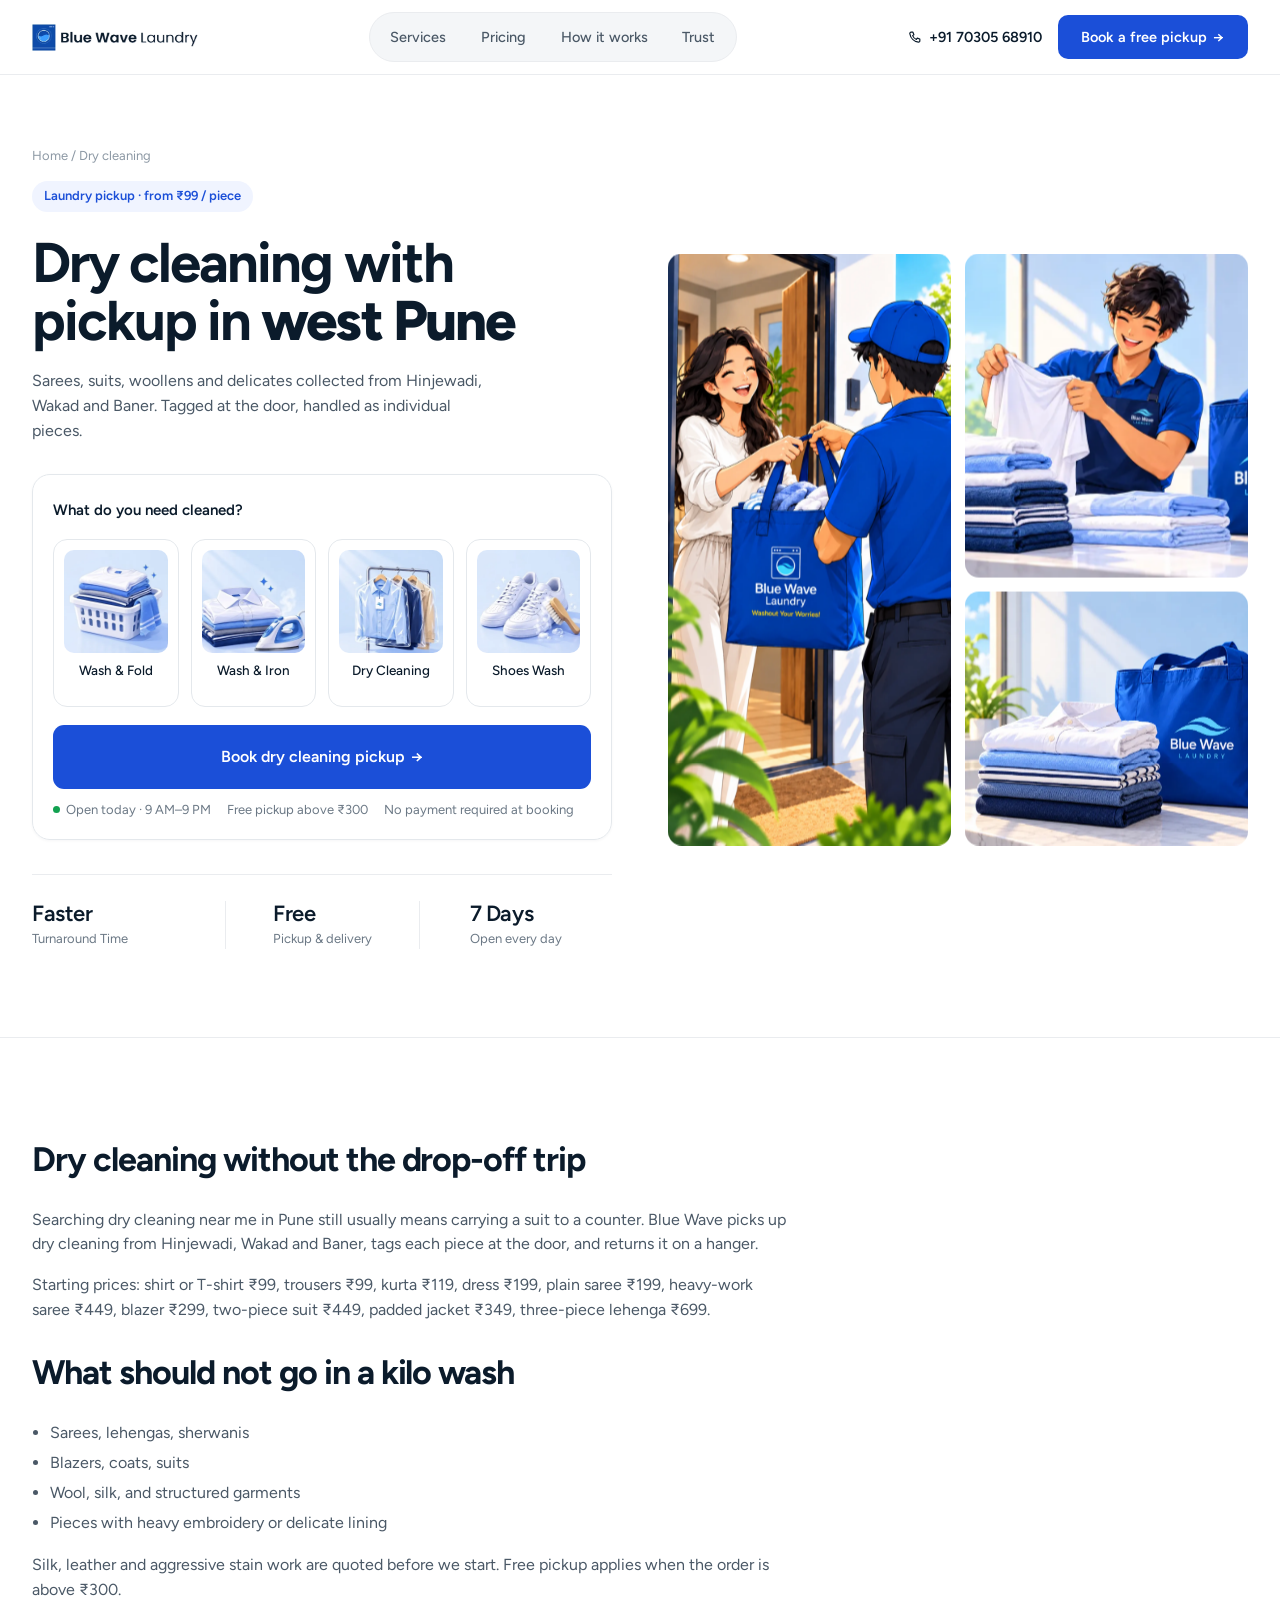
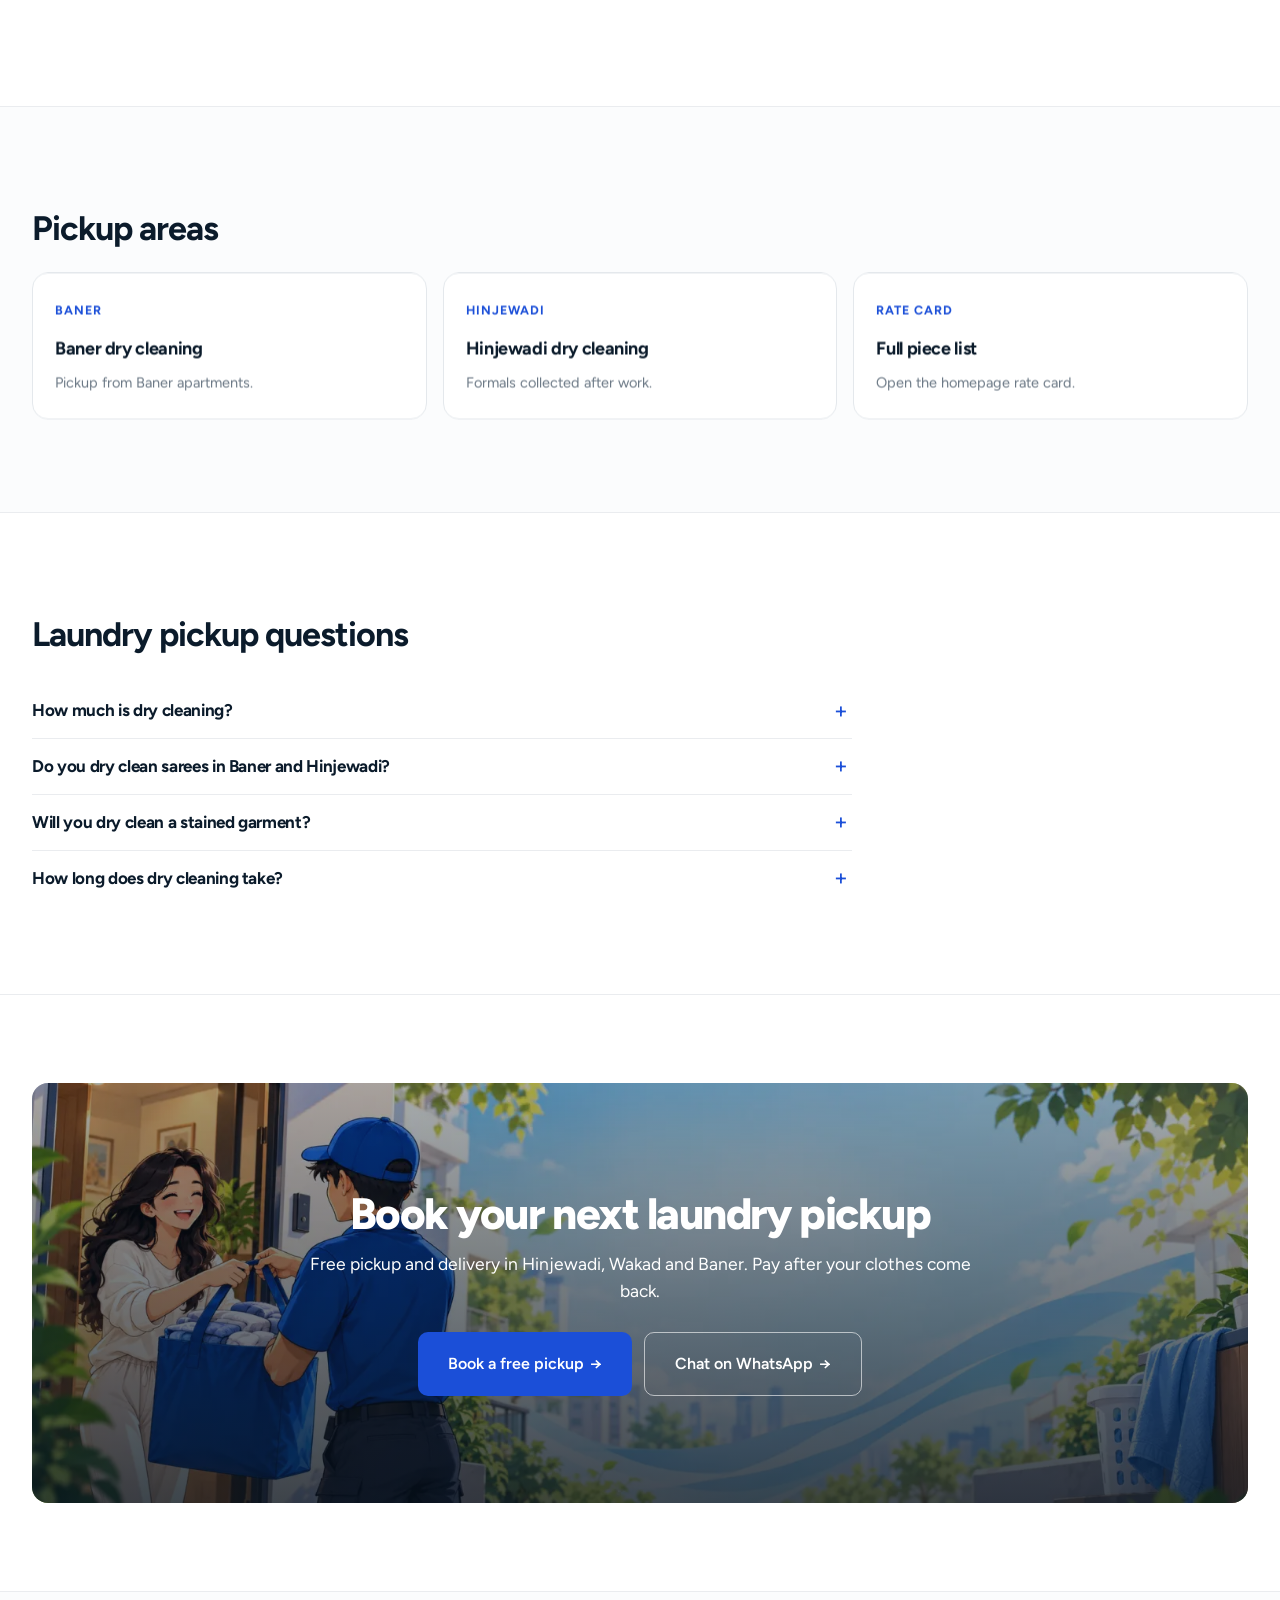
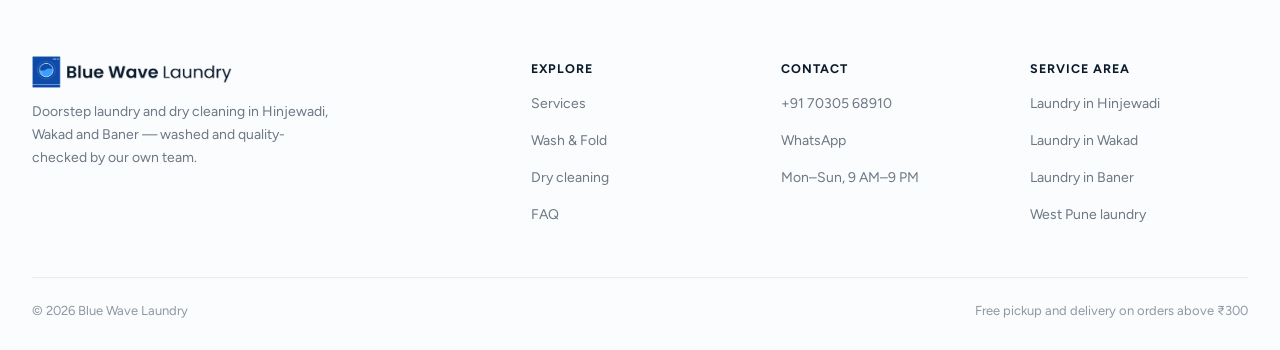
==== dry-cleaning-pune/index.html @ 8155d490 "feat: add local pages and mobile glass book dock Snapshot before idle-scroll glass polish on the flo" ====
<!DOCTYPE html>
<html lang="en-IN">
<head>
<meta charset="utf-8">
<meta name="viewport" content="width=device-width, initial-scale=1, viewport-fit=cover">
<title>Dry cleaning in Hinjewadi, Wakad, Baner | From ₹99 | Blue Wave</title>
<meta name="description" content="Dry cleaning pickup in Hinjewadi, Wakad and Baner. Shirts from ₹99, sarees from ₹199, suits from ₹449. Book on WhatsApp.">
<meta name="robots" content="index, follow">
<meta name="author" content="Blue Wave Laundry">
<meta name="geo.region" content="IN-MH">
<meta name="geo.placename" content="Hinjewadi, Pune">
<link rel="canonical" href="https://bluewavelaundry.in/dry-cleaning-pune/">
<link rel="icon" href="/img/favicon.svg" type="image/svg+xml">
<link rel="icon" href="/img/favicon-32.png" type="image/png" sizes="32x32">
<link rel="shortcut icon" href="/favicon.ico">
<link rel="apple-touch-icon" href="/img/apple-touch-icon.png">
<meta name="theme-color" content="#1B4FD8">
<meta property="og:type" content="website">
<meta property="og:locale" content="en_IN">
<meta property="og:site_name" content="Blue Wave Laundry">
<meta property="og:url" content="https://bluewavelaundry.in/dry-cleaning-pune/">
<meta property="og:title" content="Dry cleaning in Hinjewadi, Wakad, Baner | From ₹99 | Blue Wave">
<meta property="og:description" content="Dry cleaning pickup in Hinjewadi, Wakad and Baner. Shirts from ₹99, sarees from ₹199, suits from ₹449. Book on WhatsApp.">
<meta property="og:image" content="https://bluewavelaundry.in/img/how-deliver.webp">
<meta name="twitter:card" content="summary_large_image">
<meta name="twitter:title" content="Dry cleaning in Hinjewadi, Wakad, Baner | From ₹99 | Blue Wave">
<meta name="twitter:description" content="Dry cleaning pickup in Hinjewadi, Wakad and Baner. Shirts from ₹99, sarees from ₹199, suits from ₹449. Book on WhatsApp.">
<meta name="twitter:image" content="https://bluewavelaundry.in/img/how-deliver.webp">
<link rel="preconnect" href="https://fonts.googleapis.com">
<link rel="preconnect" href="https://fonts.gstatic.com" crossorigin>
<link href="https://fonts.googleapis.com/css2?family=Figtree:wght@400;500;600;700;800&display=swap" rel="stylesheet">
<link rel="stylesheet" href="/css/site.css">
<script type="application/ld+json">
{
  "@context": "https://schema.org",
  "@type": "BreadcrumbList",
  "itemListElement": [
    {
      "@type": "ListItem",
      "position": 1,
      "name": "Blue Wave Laundry",
      "item": "https://bluewavelaundry.in/"
    },
    {
      "@type": "ListItem",
      "position": 2,
      "name": "Dry cleaning",
      "item": "https://bluewavelaundry.in/dry-cleaning-pune/"
    }
  ]
}
</script>
<script type="application/ld+json">
{
  "@context": "https://schema.org",
  "@type": "Service",
  "name": "Dry Cleaning",
  "serviceType": "Dry Cleaning",
  "url": "https://bluewavelaundry.in/dry-cleaning-pune/",
  "description": "Dry cleaning from ₹99 per piece with pickup in Hinjewadi, Wakad and Baner.",
  "provider": {
    "@type": "LaundryOrDryCleaningService",
    "@id": "https://bluewavelaundry.in/#business",
    "name": "Blue Wave Laundry",
    "telephone": "+917030568910",
    "url": "https://bluewavelaundry.in/"
  },
  "areaServed": [
    "Hinjewadi, Pune",
    "Wakad, Pune",
    "Baner, Pune"
  ]
}
</script>
<script type="application/ld+json">
{
  "@context": "https://schema.org",
  "@type": "FAQPage",
  "mainEntity": [
    {
      "@type": "Question",
      "name": "How much is dry cleaning?",
      "acceptedAnswer": {
        "@type": "Answer",
        "text": "Shirts and trousers start at ₹99. A plain saree is ₹199, a two-piece suit ₹449, a three-piece lehenga ₹699. Heavy work is quoted at pickup."
      }
    },
    {
      "@type": "Question",
      "name": "Do you dry clean sarees in Baner and Hinjewadi?",
      "acceptedAnswer": {
        "@type": "Answer",
        "text": "Yes. We pick up sarees, lehengas and formals from all three service areas."
      }
    },
    {
      "@type": "Question",
      "name": "Will you dry clean a stained garment?",
      "acceptedAnswer": {
        "@type": "Answer",
        "text": "We inspect at pickup. Stain treatment is attempted; if a mark may remain we tell you before we take it."
      }
    },
    {
      "@type": "Question",
      "name": "How long does dry cleaning take?",
      "acceptedAnswer": {
        "@type": "Answer",
        "text": "Typically longer than wash & fold. We confirm timing when we see the pieces."
      }
    }
  ]
}
</script>
</head>
<body>
<div class="page" id="top">
<header class="bw-nav">
  <div class="nav-bar">
    <a class="logo" href="/"><img src="/img/logo.webp" alt="Blue Wave Laundry" width="480" height="78" decoding="async"></a>
    <nav class="pill" aria-label="Primary">
      <a href="/#services">Services</a>
      <a href="/#pricing">Pricing</a>
      <a href="/#how">How it works</a>
      <a href="/#trust">Trust</a>
    </nav>
    <div class="nav-end">
      <a class="nav-phone" href="tel:+917030568910"><svg width="15" height="15" viewBox="0 0 24 24" fill="none" stroke="currentColor" stroke-width="1.9" stroke-linecap="round" stroke-linejoin="round" aria-hidden="true"><path d="M6.5 3.5h3l1.5 4-2 1.5a10 10 0 0 0 6 6l1.5-2 4 1.5v3a2 2 0 0 1-2.2 2A16.5 16.5 0 0 1 4.5 5.7 2 2 0 0 1 6.5 3.5z"></path></svg>+91 70305 68910</a>
      <a class="btn-nav" href="https://wa.me/917030568910?text=Hi%20Blue%20Wave%2C%20I%27d%20like%20to%20book%20dry%20cleaning%20pickup." target="_blank" rel="noopener"><span class="cta-full">Book a free pickup</span><span class="cta-short">Free pickup</span><span class="cta-arrow">→</span></a>
      <label class="burger" for="menu" aria-label="Menu">
        <svg width="19" height="19" viewBox="0 0 24 24" fill="none" stroke="currentColor" stroke-width="2" stroke-linecap="round" aria-hidden="true"><path d="M4 7h16M4 12h16M4 17h16"></path></svg>
      </label>
    </div>
  </div>
  <input id="menu" type="checkbox">
  <div class="mobile-panel">
    <div class="mobile-card">
      <a href="/#services">Services</a>
      <a href="/#pricing">Pricing</a>
      <a href="/#how">How it works</a>
      <a href="/#areas">Areas</a>
      <a href="/#faq">FAQ</a>
      <a href="/#trust">Trust</a>
      <a class="tel" href="tel:+917030568910"><svg width="16" height="16" viewBox="0 0 24 24" fill="none" stroke="currentColor" stroke-width="1.9" stroke-linecap="round" stroke-linejoin="round" aria-hidden="true"><path d="M6.5 3.5h3l1.5 4-2 1.5a10 10 0 0 0 6 6l1.5-2 4 1.5v3a2 2 0 0 1-2.2 2A16.5 16.5 0 0 1 4.5 5.7 2 2 0 0 1 6.5 3.5z"></path></svg>+91 70305 68910</a>
      <a class="btn-nav menu-book" href="https://wa.me/917030568910?text=Hi%20Blue%20Wave%2C%20I%27d%20like%20to%20book%20dry%20cleaning%20pickup." target="_blank" rel="noopener"><span class="cta-full">Book a free pickup</span><span class="cta-short">Free pickup</span><span class="cta-arrow">→</span></a>
    </div>
  </div>
</header>
<main>
<section class="hero">
  <div>
    <p class="crumbs"><a href="/">Home</a> / Dry cleaning</p>
    <div class="kicker">Laundry pickup · from ₹99 / piece</div>
    <h1>Dry cleaning with pickup in <span style="font-weight:800">west Pune</span></h1>
    <p class="lede">Sarees, suits, woollens and delicates collected from Hinjewadi, Wakad and Baner. Tagged at the door, handled as individual pieces.</p>
    <div class="book">
      <div class="book-title">What do you need cleaned?</div>
      <div class="tiles">
          <a class="tile" href="/wash-and-fold/">
            <div class="tile-img"><img src="/img/tile-fold.webp" alt="Wash &amp; Fold" width="480" height="480" decoding="async"></div>
            <span>Wash &amp; Fold</span>
          </a>
          <a class="tile" href="/wash-and-iron/">
            <div class="tile-img"><img src="/img/tile-iron.webp" alt="Wash &amp; Iron" width="480" height="480" decoding="async"></div>
            <span>Wash &amp; Iron</span>
          </a>
          <a class="tile" href="/dry-cleaning-pune/">
            <div class="tile-img"><img src="/img/tile-dry.webp" alt="Dry Cleaning" width="480" height="480" decoding="async"></div>
            <span>Dry Cleaning</span>
          </a>
          <a class="tile" href="/shoe-wash/">
            <div class="tile-img"><img src="/img/tile-shoes.webp" alt="Shoes Wash" width="480" height="480" decoding="async"></div>
            <span>Shoes Wash</span>
          </a>
      </div>
      <a class="btn-book" href="https://wa.me/917030568910?text=Hi%20Blue%20Wave%2C%20I%27d%20like%20to%20book%20dry%20cleaning%20pickup." target="_blank" rel="noopener">Book dry cleaning pickup<span>→</span></a>
      <div class="meta">
        <span style="display:inline-flex;align-items:center;gap:6px"><span class="dot"></span>Open today · 9 AM–9 PM</span>
        <span>Free pickup above ₹300</span>
        <span>No payment required at booking</span>
      </div>
    </div>
    <div class="trust">
      <div><div><strong>Faster</strong><em>Turnaround Time</em></div></div>
      <div><div><strong>Free</strong><em>Pickup &amp; delivery</em></div></div>
      <div><div><strong>7 Days</strong><em>Open every day</em></div></div>
    </div>
  </div>
  <div class="hero-pics" data-px>
    <div class="tall"><img src="/img/hero-pickup.webp" alt="Laundry pickup at the door" width="1400" height="2993" decoding="async"></div>
    <div class="sq"><img src="/img/hero-clean.webp" alt="Quality-checked laundry" width="900" height="669" decoding="async"></div>
    <div class="sq"><img src="/img/hero-fold.webp" alt="Freshly folded clothes" width="900" height="669" decoding="async"></div>
  </div>
</section>
<section class="band"><div class="wrap reveal">
  <div class="prose">
<h2>Dry cleaning without the drop-off trip</h2>
<p>Searching dry cleaning near me in Pune still usually means carrying a suit to a counter. Blue Wave picks up dry cleaning from Hinjewadi, Wakad and Baner, tags each piece at the door, and returns it on a hanger.</p>
<p>Starting prices: shirt or T-shirt ₹99, trousers ₹99, kurta ₹119, dress ₹199, plain saree ₹199, heavy-work saree ₹449, blazer ₹299, two-piece suit ₹449, padded jacket ₹349, three-piece lehenga ₹699.</p>
<h2>What should not go in a kilo wash</h2>
<ul>
<li>Sarees, lehengas, sherwanis</li>
<li>Blazers, coats, suits</li>
<li>Wool, silk, and structured garments</li>
<li>Pieces with heavy embroidery or delicate lining</li>
</ul>
<p>Silk, leather and aggressive stain work are quoted before we start. Free pickup applies when the order is above ₹300.</p>
  </div>
</div></section>
<section class="band alt"><div class="wrap reveal">
  <h2>Pickup areas</h2>
  <div class="cards" data-px><a class="card" href="/laundry-baner/"><div class="tag">BANER</div><h3>Baner dry cleaning</h3><p>Pickup from Baner apartments.</p></a><a class="card" href="/laundry-hinjewadi/"><div class="tag">HINJEWADI</div><h3>Hinjewadi dry cleaning</h3><p>Formals collected after work.</p></a><a class="card" href="/#pricing"><div class="tag">RATE CARD</div><h3>Full piece list</h3><p>Open the homepage rate card.</p></a></div>
</div></section>
<section class="band" id="faq"><div class="wrap reveal">
  <h2>Laundry pickup questions</h2>
  <div class="faq-list"><details class="faq-item"><summary>How much is dry cleaning?</summary><p>Shirts and trousers start at ₹99. A plain saree is ₹199, a two-piece suit ₹449, a three-piece lehenga ₹699. Heavy work is quoted at pickup.</p></details>
<details class="faq-item"><summary>Do you dry clean sarees in Baner and Hinjewadi?</summary><p>Yes. We pick up sarees, lehengas and formals from all three service areas.</p></details>
<details class="faq-item"><summary>Will you dry clean a stained garment?</summary><p>We inspect at pickup. Stain treatment is attempted; if a mark may remain we tell you before we take it.</p></details>
<details class="faq-item"><summary>How long does dry cleaning take?</summary><p>Typically longer than wash &amp; fold. We confirm timing when we see the pieces.</p></details></div>
</div></section>
<section class="band"><div class="wrap reveal">
  <div class="cta">
    <img src="/img/cta-pickup.webp" alt="Blue Wave pickup" width="1600" height="533" loading="lazy" decoding="async">
    <div class="cta-shade"></div>
    <div class="cta-copy">
      <h2>Book your next laundry pickup</h2>
      <p>Free pickup and delivery in Hinjewadi, Wakad and Baner. Pay after your clothes come back.</p>
      <div class="cta-actions">
        <a class="btn-light" href="https://wa.me/917030568910?text=Hi%20Blue%20Wave%2C%20I%27d%20like%20to%20book%20dry%20cleaning%20pickup." target="_blank" rel="noopener"><span class="cta-full">Book a free pickup</span><span class="cta-short">Free pickup</span><span class="cta-arrow">→</span></a>
        <a class="btn-outline" href="https://wa.me/917030568910?text=Hi%20Blue%20Wave%2C%20I%27d%20like%20to%20book%20dry%20cleaning%20pickup." target="_blank" rel="noopener">Chat on WhatsApp<span>→</span></a>
      </div>
    </div>
  </div>
</div></section>
</main>
<footer>
  <div class="foot">
    <div class="foot-grid">
      <div class="brand-col">
        <img src="/img/logo.webp" alt="Blue Wave Laundry" width="480" height="78" loading="lazy" decoding="async">
        <p>Doorstep laundry and dry cleaning in Hinjewadi, Wakad and Baner — washed and quality-checked by our own team.</p>
      </div>
      <div class="foot-col">
        <div class="label">EXPLORE</div>
        <a href="/#services">Services</a>
        <a href="/wash-and-fold/">Wash &amp; Fold</a>
        <a href="/dry-cleaning-pune/">Dry cleaning</a>
        <a href="/#faq">FAQ</a>
      </div>
      <div class="foot-col">
        <div class="label">CONTACT</div>
        <a href="tel:+917030568910">+91 70305 68910</a>
        <a href="https://wa.me/917030568910?text=Hi%20Blue%20Wave%2C%20I%27d%20like%20to%20book%20a%20free%20pickup." target="_blank" rel="noopener">WhatsApp</a>
        <span>Mon–Sun, 9 AM–9 PM</span>
      </div>
      <div class="foot-col">
        <div class="label">SERVICE AREA</div>
        <a href="/laundry-hinjewadi/">Laundry in Hinjewadi</a>
        <a href="/laundry-wakad/">Laundry in Wakad</a>
        <a href="/laundry-baner/">Laundry in Baner</a>
        <a href="/laundry-pune/">West Pune laundry</a>
      </div>
    </div>
    <div class="legal"><span>© 2026 Blue Wave Laundry</span><span>Free pickup and delivery on orders above ₹300</span></div>
  </div>
</footer>
<div class="float-bar">
  <a class="book-dock-btn" href="https://wa.me/917030568910?text=Hi%20Blue%20Wave%2C%20I%27d%20like%20to%20book%20dry%20cleaning%20pickup." target="_blank" rel="noopener">Book a free pickup<span>→</span></a>
  <a class="wa-float" href="https://wa.me/917030568910?text=Hi%20Blue%20Wave%2C%20I%27d%20like%20to%20book%20a%20free%20pickup." target="_blank" rel="noopener" aria-label="Chat on WhatsApp"><svg width="25" height="25" viewBox="0 0 24 24" fill="currentColor" aria-hidden="true"><path d="M12 2.2A9.7 9.7 0 0 0 3.6 16.8L2.3 21.7l5-1.3A9.7 9.7 0 1 0 12 2.2zm0 1.9a7.8 7.8 0 1 1-4 14.5l-.4-.2-2.8.7.8-2.7-.2-.4A7.8 7.8 0 0 1 12 4.1zm-3.4 4c-.2 0-.5.1-.7.4-.3.3-.8.9-.8 1.9s.8 2.1 1 2.3c.1.2 1.5 2.4 3.7 3.3 1.9.7 2.3.6 2.7.6.5 0 1.5-.6 1.7-1.2.2-.6.2-1.1.1-1.2 0-.1-.2-.2-.4-.3l-1.5-.7c-.2-.1-.4-.1-.5.1l-.7.9c-.1.2-.3.2-.5.1-.2-.1-.9-.3-1.7-1.1-.6-.6-1-1.2-1.1-1.4-.1-.2 0-.3.1-.4l.4-.5c.1-.2.1-.3 0-.5l-.6-1.5c-.2-.4-.3-.4-.5-.4h-.4z"></path></svg></a>
</div>
</div>
<script src="/parallax.js" defer></script>
</body>
</html>
---- css/site.css ----
* { box-sizing: border-box; }
html { scroll-behavior: smooth; overflow-x: clip; }
body {
  margin: 0;
  background: #FFFFFF;
  -webkit-font-smoothing: antialiased;
  overflow-x: clip;
}
a { color: #1B4FD8; text-decoration: none; }
a:hover { color: #0B1B2B; }
img { max-width: 100%; }
section[id] { scroll-margin-top: 84px; }

@keyframes bwRise { from { opacity: 0; transform: translateY(18px); } to { opacity: 1; transform: none; } }
@keyframes bwNavShadow { from { box-shadow: none; } to { box-shadow: 0 6px 22px rgba(11,27,43,0.08); } }

.page {
  font-family: Figtree, system-ui, sans-serif;
  color: #0B1B2B;
  background: #FFFFFF;
  line-height: 2;
  font-size: 16px;
}

.bw-nav {
  position: sticky;
  top: 0;
  z-index: 40;
  background: rgba(255,255,255,0.96);
  backdrop-filter: blur(12px);
  border-bottom: 1px solid #EAECEF;
  animation: bwNavShadow linear both;
  animation-timeline: scroll();
  animation-range: 0 72px;
}
.nav-bar {
  max-width: 1320px;
  margin: 0 auto;
  padding: 12px clamp(20px, 4vw, 32px);
  display: flex;
  align-items: center;
  gap: clamp(10px, 2vw, 24px);
  justify-content: space-between;
}
.logo { display: flex; align-items: center; flex: none; }
.logo img {
  display: block;
  height: auto;
  width: clamp(128px, 13vw, 176px);
  aspect-ratio: 480 / 78;
}
.pill {
  display: flex;
  gap: clamp(2px, 0.4vw, 4px);
  font-size: 14.5px;
  font-weight: 500;
  line-height: 1.4;
  color: #4A5866;
  align-items: center;
  white-space: nowrap;
  background: #F4F6F8;
  border: 1px solid #EAECEF;
  border-radius: 100px;
  padding: 5px;
  flex: none;
  overflow: hidden;
}
.pill a {
  color: inherit;
  padding: 9px clamp(11px, 1.2vw, 17px);
  border-radius: 100px;
  transition: background .18s, color .18s, box-shadow .18s;
}
.pill a:hover {
  background: #fff;
  color: #0B1B2B;
  box-shadow: 0 1px 3px rgba(11,27,43,0.08);
}
.nav-end {
  display: flex;
  align-items: center;
  gap: clamp(8px, 1.4vw, 16px);
  flex: none;
  justify-content: flex-end;
}
.nav-phone {
  display: inline-flex;
  font-size: 14.5px;
  font-weight: 600;
  color: #0B1B2B;
  white-space: nowrap;
  align-items: center;
  gap: 7px;
}
.nav-phone:hover { color: #1B4FD8; }
.btn-nav {
  color: #fff;
  font-size: 14.5px;
  font-weight: 600;
  padding: 13px 22px;
  border-radius: 10px;
  background: #1B4FD8;
  white-space: nowrap;
  display: inline-flex;
  align-items: center;
  gap: 6px;
  transition: background .15s, gap .15s;
  width: 190px;
  height: 44px;
  justify-content: center;
}
.btn-nav:hover { background: #173FAE; color: #fff; gap: 10px; }
.btn-nav:active { background: #12328C; transform: translateY(1px); }
.burger {
  display: none;
  width: 44px;
  height: 44px;
  flex: none;
  border: 1px solid #E1E5EA;
  background: #fff;
  border-radius: 100px;
  cursor: pointer;
  align-items: center;
  justify-content: center;
  color: #0B1B2B;
  padding: 0;
}
.burger:hover { border-color: #1B4FD8; }
#menu { position: absolute; opacity: 0; pointer-events: none; }
.mobile-panel { display: none; }
#menu:checked ~ .mobile-panel {
  display: block;
  max-width: 1320px;
  margin: 0 auto;
  padding: 0 clamp(20px, 4vw, 32px) 14px;
  animation: bwRise .28s both ease-out;
}
.mobile-card {
  background: #fff;
  border: 1px solid #E7EAEE;
  border-radius: 18px;
  box-shadow: 0 12px 34px rgba(11,27,43,0.1);
  padding: 10px;
}
.mobile-card a {
  display: block;
  padding: 15px 18px;
  border-radius: 14px;
  font-size: 16px;
  font-weight: 600;
  color: #0B1B2B;
  min-height: 44px;
}
.mobile-card a:hover { background: #F0F4FF; }
.mobile-card a.tel {
  display: flex;
  align-items: center;
  gap: 9px;
  margin-top: 6px;
  border-top: 1px solid #EFF1F4;
  border-radius: 0 0 14px 14px;
}

.wrap {
  max-width: 1320px;
  margin: 0 auto;
  padding: clamp(64px, 7vw, 88px) clamp(20px, 4vw, 32px);
}
.hero {
  max-width: 1320px;
  margin: 0 auto;
  padding: clamp(48px, 6vw, 72px) clamp(20px, 4vw, 32px) clamp(64px, 7vw, 88px);
  display: grid;
  grid-template-columns: repeat(auto-fit, minmax(min(100%, 280px), 1fr));
  gap: 56px;
  align-items: center;
}
.kicker {
  display: inline-flex;
  align-items: center;
  gap: 8px;
  font-size: 13px;
  font-weight: 600;
  color: #1B4FD8;
  background: #F0F4FF;
  padding: 6px 12px;
  border-radius: 100px;
  margin-bottom: 22px;
  line-height: 1.4;
  animation: bwRise .6s .05s both ease-out;
}
.crumbs {
  font-size: 13px;
  color: #8C98A4;
  margin: 0 0 14px;
  line-height: 1.4;
}
.crumbs a { color: #8C98A4; }
.crumbs a:hover { color: #1B4FD8; }
h1 {
  font-size: clamp(34px, 5.5vw, 56px);
  line-height: 1.05;
  letter-spacing: -0.035em;
  font-weight: 700;
  margin: 0 0 18px;
  text-wrap: balance;
  animation: bwRise .7s .12s both ease-out;
}
.lede {
  font-size: 16px;
  line-height: 1.55;
  color: #4A5866;
  margin: 0 0 30px;
  max-width: 460px;
  animation: bwRise .7s .2s both ease-out;
}
.book {
  border: 1px solid #E4E8EC;
  border-radius: 18px;
  padding: clamp(14px, 1.6vw, 20px);
  max-width: 600px;
  box-shadow: 0 1px 3px rgba(11,27,43,0.04);
  animation: bwRise .75s .28s both ease-out;
  transition: box-shadow .25s;
}
.book:hover { box-shadow: 0 6px 24px rgba(11,27,43,0.08); }
.book-title { font-size: 15px; font-weight: 600; margin-bottom: 14px; }
.tiles {
  display: grid;
  grid-template-columns: repeat(4, minmax(0, 1fr));
  gap: clamp(7px, 1vw, 12px);
}
.tile {
  text-align: center;
  background: #fff;
  border: 1px solid #E4E8EC;
  border-radius: 14px;
  padding: clamp(7px, 0.9vw, 10px);
  color: #0B1B2B;
  display: block;
  width: 100%;
  min-width: 0;
  transition: border-color .18s, box-shadow .22s, transform .22s;
}
.tile:hover {
  border-color: #1B4FD8;
  box-shadow: 0 10px 24px rgba(11,27,43,0.12);
  transform: translateY(-6px);
  color: #0B1B2B;
}
.tile-img {
  aspect-ratio: 1/1;
  border-radius: 10px;
  position: relative;
  overflow: hidden;
  min-width: 0;
}
.tile-img img {
  position: absolute;
  inset: 0;
  width: 100%;
  height: 100%;
  object-fit: cover;
}
.tile span {
  margin-top: 9px;
  font-size: clamp(12px, 1.05vw, 14px);
  line-height: 1.25;
  min-height: 2.5em;
  display: flex;
  align-items: flex-start;
  justify-content: center;
  text-align: center;
  font-weight: 500;
}
.btn-book {
  width: 100%;
  margin-top: 18px;
  color: #fff;
  font-size: 16px;
  font-weight: 600;
  padding: 16px 24px;
  border-radius: 11px;
  min-height: 52px;
  display: flex;
  align-items: center;
  justify-content: center;
  gap: 6px;
  background: #1B4FD8;
  transition: background .15s, gap .15s;
}
.btn-book:hover { background: #173FAE; color: #fff; gap: 10px; }
.meta {
  display: flex;
  flex-wrap: wrap;
  align-items: center;
  gap: 6px 16px;
  margin-top: 12px;
  font-size: 13px;
  color: #6B7885;
  line-height: 1.4;
}
.dot {
  width: 7px;
  height: 7px;
  border-radius: 100px;
  background: #12A150;
  display: inline-block;
  flex: none;
}
.trust {
  display: grid;
  grid-template-columns: repeat(3, minmax(0, 1fr));
  margin-top: 34px;
  padding-top: 26px;
  border-top: 1px solid #EAECEF;
  max-width: 600px;
}
.trust > div {
  display: flex;
  align-items: center;
  justify-content: center;
  padding: 0 20px;
}
.trust > div:first-child { padding-left: 0; justify-content: flex-start; }
.trust > div:not(:first-child) { border-left: 1px solid #EAECEF; }
.trust strong {
  display: block;
  font-size: 22px;
  font-weight: 600;
  letter-spacing: -0.02em;
  line-height: 1.2;
}
.trust em {
  display: block;
  font-size: 13px;
  font-style: normal;
  color: #6B7885;
  margin-top: 3px;
  line-height: 1.4;
}
.hero-pics {
  display: grid;
  grid-template-columns: minmax(0, 1fr) minmax(0, 1fr);
  grid-template-rows: 1.12fr 0.88fr;
  gap: 14px;
  aspect-ratio: 1 / 1.02;
  width: 100%;
  min-width: 0;
}
.hero-pics .tall { grid-row: span 2; position: relative; min-width: 0; min-height: 0; overflow: hidden; }
.hero-pics .sq { position: relative; min-width: 0; min-height: 0; overflow: hidden; }
.hero-pics img {
  position: absolute;
  inset: 0;
  width: 100%;
  height: 100%;
  object-fit: cover;
  border-radius: 14px;
}
.hero-pics .sq { transition: transform .35s ease-out; }
.hero-pics .sq:hover { transform: scale(1.04); }

.band { border-top: 1px solid #EAECEF; }
.band.alt { background: #FBFCFD; }
.reveal {
  animation: bwRise .75s ease-out both;
  animation-timeline: view();
  animation-range: entry 0% entry 38%;
}
.reveal-card:nth-child(1) { animation-delay: 0ms; }
.reveal-card:nth-child(2) { animation-delay: 70ms; }
.reveal-card:nth-child(3) { animation-delay: 140ms; }
.reveal-card:nth-child(4) { animation-delay: 210ms; }
h2 {
  font-size: clamp(26px, 3vw, 34px);
  font-weight: 700;
  letter-spacing: -0.03em;
  margin: 0 0 14px;
}
.prose { max-width: 760px; }
.prose p {
  font-size: 16px;
  line-height: 1.55;
  color: #4A5866;
  margin: 0 0 16px;
}
.prose ul {
  margin: 0 0 18px;
  padding-left: 1.15em;
  color: #4A5866;
}
.prose li { margin: 0 0 6px; font-size: 16px; line-height: 1.5; }
.cards {
  display: grid;
  grid-template-columns: repeat(auto-fit, minmax(240px, 1fr));
  gap: 16px;
  margin-top: 8px;
}
.card {
  display: block;
  background: #fff;
  border: 1px solid #E4E8EC;
  border-radius: 16px;
  padding: 24px 22px;
  color: inherit;
  transition: border-color .18s, box-shadow .22s, transform .22s;
}
.card:hover {
  border-color: #1B4FD8;
  box-shadow: 0 14px 32px rgba(11,27,43,0.12);
  transform: translateY(-8px);
  color: inherit;
}
.card .tag {
  font-size: 12.5px;
  font-weight: 700;
  letter-spacing: 0.08em;
  color: #1B4FD8;
  margin-bottom: 8px;
}
.card h3 {
  font-size: 18px;
  font-weight: 700;
  letter-spacing: -0.02em;
  margin: 0 0 6px;
  color: #0B1B2B;
}
.card p {
  font-size: 14.5px;
  line-height: 1.5;
  color: #6B7885;
  margin: 0;
}

.faq-list { max-width: 820px; }
.faq-item { padding: 0; border-bottom: 1px solid #EAECEF; }
.faq-item:last-child { border-bottom: 0; }
.faq-item summary {
  cursor: pointer;
  font-size: 17px;
  font-weight: 700;
  letter-spacing: -0.02em;
  list-style: none;
  display: flex;
  align-items: center;
  justify-content: space-between;
  gap: 16px;
  padding: 16px 0;
  line-height: 1.35;
}
.faq-item summary::-webkit-details-marker { display: none; }
.faq-item summary::after {
  content: "+";
  flex: none;
  width: 22px;
  text-align: center;
  color: #1B4FD8;
  font-weight: 500;
  font-size: 22px;
  line-height: 1;
}
.faq-item[open] summary::after { content: "–"; }
.faq-item p {
  font-size: 15.5px;
  line-height: 1.55;
  color: #6B7885;
  margin: 0 0 16px;
  max-width: 70ch;
}
[data-px] { translate: 0 var(--px, 0); will-change: translate; }
.reveal-card {
  transition: transform .28s ease, box-shadow .28s ease;
}
.reveal-card:hover {
  transform: translateY(-8px);
  box-shadow: 0 16px 36px rgba(11,27,43,0.1);
}

.cta {
  position: relative;
  border-radius: 16px;
  overflow: hidden;
  min-height: 420px;
  display: flex;
  align-items: center;
  justify-content: center;
  text-align: center;
}
.cta img {
  position: absolute;
  inset: 0;
  width: 100%;
  height: 100%;
  object-fit: cover;
}
.cta-shade {
  position: absolute;
  inset: 0;
  background: linear-gradient(180deg, rgba(7,18,30,0.35) 0%, rgba(7,18,30,0.78) 100%);
}
.cta-copy { position: relative; padding: 64px 28px; max-width: 720px; }
.cta h2 {
  font-size: clamp(30px, 4.4vw, 44px);
  font-weight: 800;
  letter-spacing: -0.035em;
  line-height: 1.08;
  margin: 0 0 14px;
  color: #fff;
  text-wrap: balance;
}
.cta p {
  font-size: 17.5px;
  line-height: 1.5;
  color: #fff;
  margin: 0 0 28px;
}
.cta-actions { display: flex; gap: 12px; justify-content: center; flex-wrap: wrap; }
.btn-light {
  background: #1B4FD8;
  color: #fff;
  font-size: 16px;
  font-weight: 600;
  padding: 15px 30px;
  border-radius: 10px;
  display: inline-flex;
  align-items: center;
  gap: 6px;
  transition: background .15s, gap .15s;
}
.btn-light:hover { background: #173FAE; color: #fff; gap: 10px; }
.btn-outline {
  border: 1px solid rgba(255,255,255,0.6);
  color: #fff;
  font-size: 16px;
  font-weight: 600;
  padding: 15px 30px;
  border-radius: 10px;
  display: inline-flex;
  align-items: center;
  gap: 6px;
  transition: border-color .15s, gap .15s;
}
.btn-outline:hover { border-color: #fff; color: #fff; gap: 10px; }

footer {
  border-top: 1px solid #EAECEF;
  background: #FBFCFD;
}
.foot {
  max-width: 1320px;
  margin: 0 auto;
  padding: clamp(44px, 5vw, 64px) clamp(20px, 4vw, 32px) 0;
}
.foot-grid {
  display: grid;
  grid-template-columns: repeat(auto-fit, minmax(190px, 1fr));
  gap: 36px 32px;
  padding: 0 0 clamp(36px, 4vw, 48px);
  font-size: 14px;
  color: #6B7885;
}
.brand-col {
  display: flex;
  flex-direction: column;
  gap: 12px;
  grid-column: span 2;
  min-width: 0;
}
.brand-col img {
  display: block;
  height: auto;
  width: min(200px, 100%);
  aspect-ratio: 480 / 78;
}
.brand-col p { line-height: 1.65; max-width: 34ch; margin: 0; }
.foot-col { display: flex; flex-direction: column; gap: 9px; }
.foot-col .label {
  font-size: 12.5px;
  font-weight: 700;
  letter-spacing: 0.08em;
  color: #0B1B2B;
}
.foot-col a, .foot-col span {
  color: #6B7885;
  width: fit-content;
  transition: color .18s;
}
.foot-col a:hover { color: #1B4FD8; }
.legal {
  display: flex;
  flex-wrap: wrap;
  gap: 8px 20px;
  justify-content: space-between;
  padding: 20px 0 26px;
  border-top: 1px solid #EAECEF;
  font-size: 13px;
  color: #8C98A4;
}
.wa-float {
  position: fixed;
  right: 18px;
  bottom: 18px;
  z-index: 49;
  display: none;
  width: 52px;
  height: 52px;
  border-radius: 100px;
  background: #25D366;
  border: 0;
  box-shadow: 0 6px 20px rgba(37,211,102,0.4);
  align-items: center;
  justify-content: center;
  color: #fff;
  transition: transform .2s, box-shadow .2s;
}
.wa-float:hover {
  transform: translateY(-2px);
  box-shadow: 0 10px 26px rgba(37,211,102,0.48);
  color: #fff;
}

.cta-short { display: none; }
.float-bar {
  display: none;
  position: fixed;
  right: 16px;
  bottom: max(16px, env(safe-area-inset-bottom, 16px));
  z-index: 50;
  align-items: center;
  gap: 8px;
  margin: 0;
  padding: 0;
  background: none;
  border: 0;
  box-shadow: none;
}
.book-dock-btn {
  display: inline-flex;
  align-items: center;
  justify-content: center;
  gap: 6px;
  margin: 0;
  padding: 0 18px;
  height: 52px;
  border-radius: 100px;
  background: rgba(27,79,216,0.38);
  -webkit-backdrop-filter: blur(32px) saturate(1.9);
  backdrop-filter: blur(32px) saturate(1.9);
  border: 1px solid rgba(255,255,255,0.55);
  box-shadow: 0 8px 28px rgba(11,27,43,0.14), inset 0 1px 0 rgba(255,255,255,0.55), inset 0 -1px 0 rgba(27,79,216,0.2);
  color: #fff;
  font-size: 14.5px;
  font-weight: 600;
  text-decoration: none;
  white-space: nowrap;
}
.book-dock-btn:hover { color: #fff; background: rgba(27,79,216,0.5); }
.float-bar .wa-float {
  position: static;
  display: inline-flex;
  flex: none;
}
@media (max-width: 1059px) {
  section[id] { scroll-margin-top: 84px; }
  .pill, .nav-phone { display: none; }
  .burger { display: inline-flex; }
  .logo img { width: 132px; }
  .nav-bar { padding: 10px 16px; gap: 10px; }
  .nav-end { display: flex; }
  .btn-nav { display: none; }
  .float-bar { display: flex; }
  .legal { padding-bottom: 108px; }
}
@media (max-width: 639px) {
  .tiles { grid-template-columns: repeat(2, minmax(0, 1fr)); }
  .trust { grid-template-columns: minmax(0, 1fr); }
  .trust > div {
    justify-content: flex-start;
    padding: 16px 0;
    border-left: 0;
  }
  .trust > div:first-child { padding-top: 0; }
  .trust > div:not(:first-child) { border-left: 0; border-top: 1px solid #EAECEF; }
  .wa-float { display: inline-flex; }
  .brand-col { grid-column: span 1; }
  .legal { padding-bottom: 96px; }
}
@media (hover: none) {
  .bw-nav { backdrop-filter: none; }
  .book-dock-btn { background: rgba(27,79,216,0.42); }
}
@supports not (animation-timeline: view()) {
  .reveal { animation: bwRise .7s ease-out both; }
  .bw-nav { animation: none; }
}
@media (prefers-reduced-motion: reduce) {
  *, *::before, *::after { animation: none !important; transition: none !important; }
  .reveal { opacity: 1; transform: none; }
}
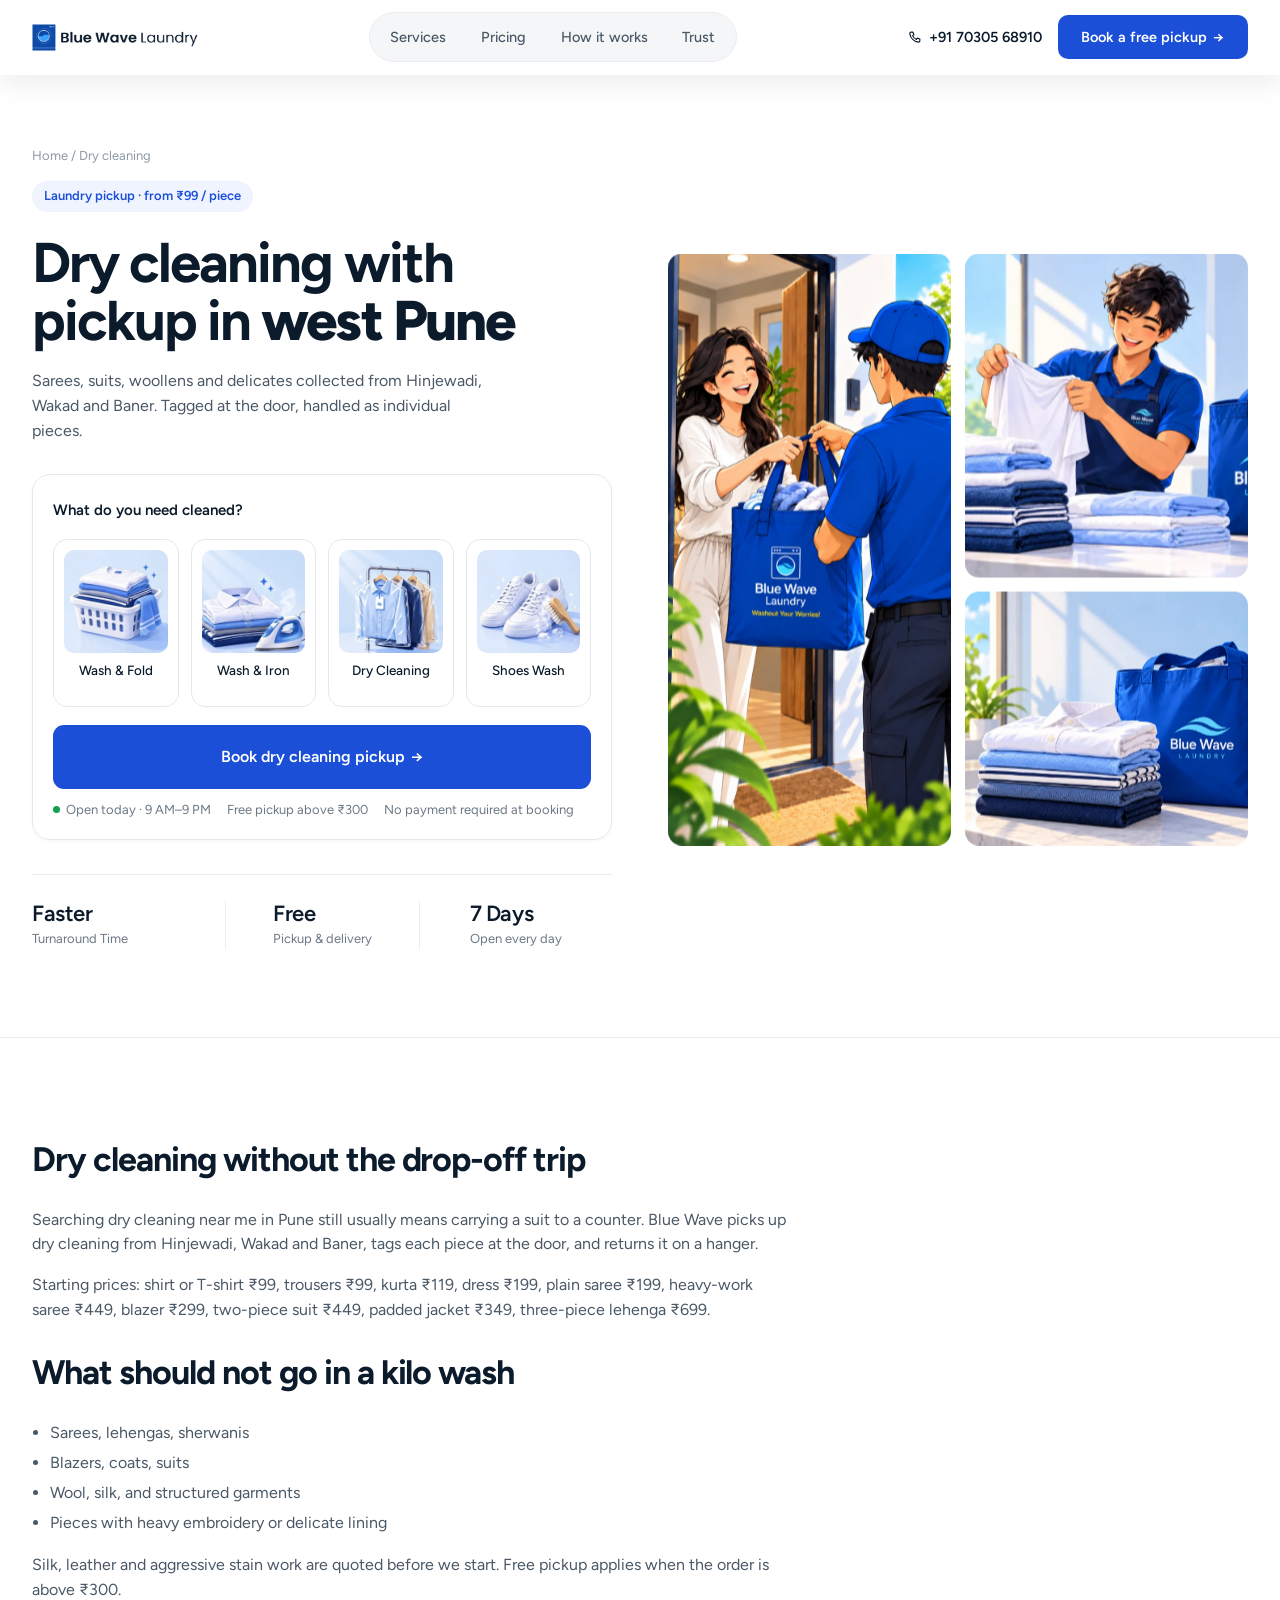
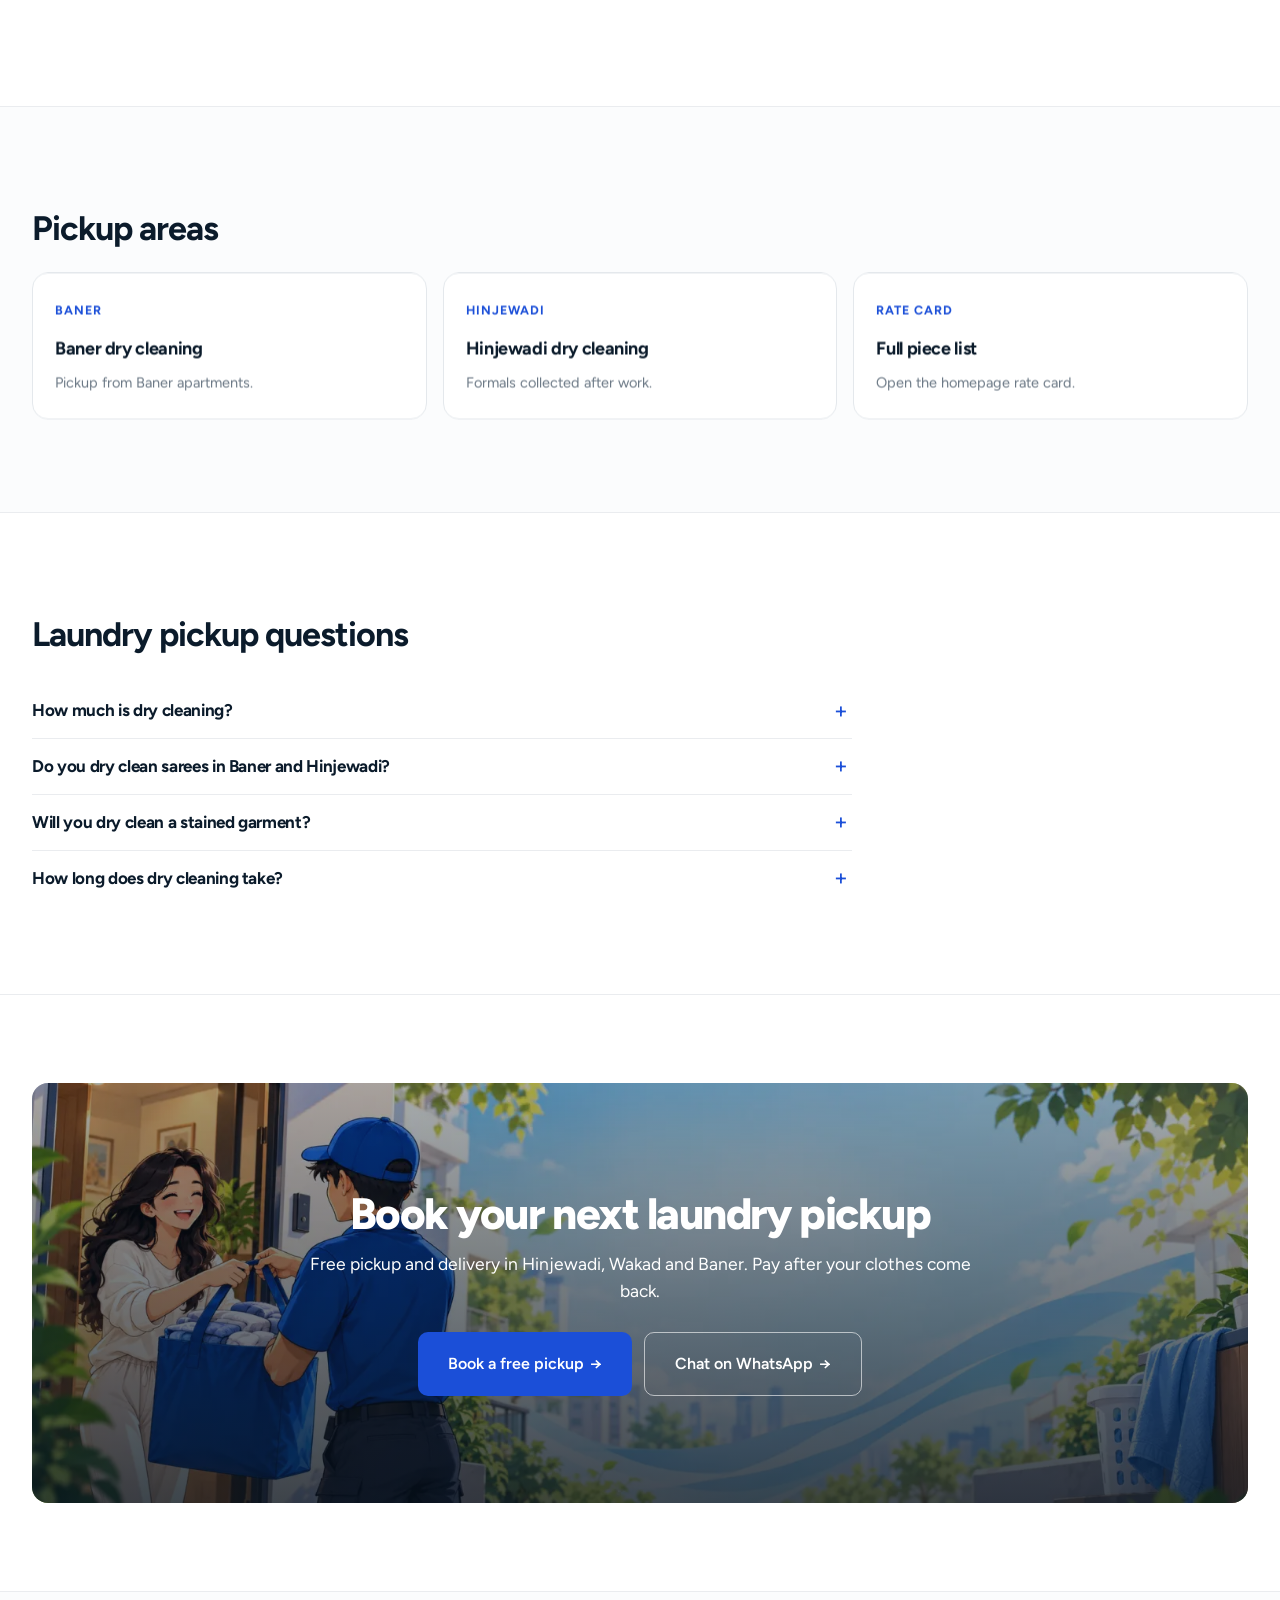
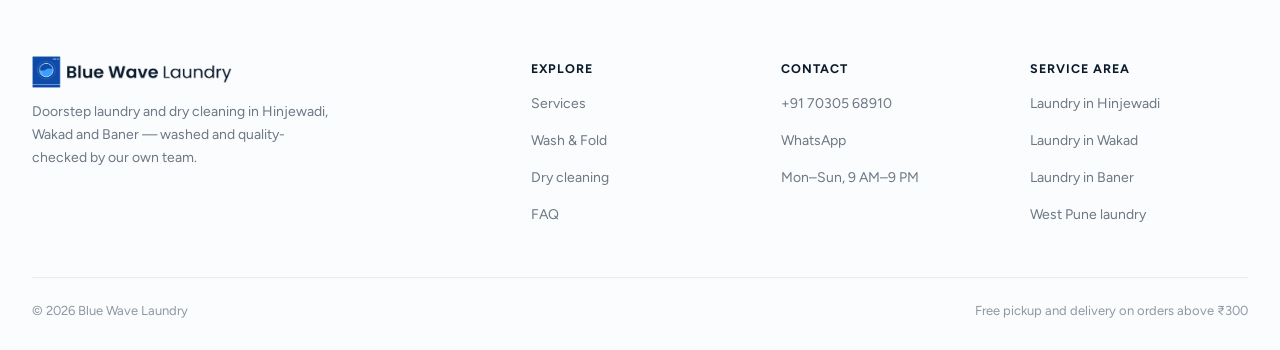
==== commit 3b892939: "feat: frost overlay menu and site chrome Match header, menu sheet, and selection dock as one glass s" ====
--- a/dry-cleaning-pune/index.html
+++ b/dry-cleaning-pune/index.html
@@ -128,24 +128,24 @@
       <a class="nav-phone" href="tel:+917030568910"><svg width="15" height="15" viewBox="0 0 24 24" fill="none" stroke="currentColor" stroke-width="1.9" stroke-linecap="round" stroke-linejoin="round" aria-hidden="true"><path d="M6.5 3.5h3l1.5 4-2 1.5a10 10 0 0 0 6 6l1.5-2 4 1.5v3a2 2 0 0 1-2.2 2A16.5 16.5 0 0 1 4.5 5.7 2 2 0 0 1 6.5 3.5z"></path></svg>+91 70305 68910</a>
       <a class="btn-nav" href="https://wa.me/917030568910?text=Hi%20Blue%20Wave%2C%20I%27d%20like%20to%20book%20dry%20cleaning%20pickup." target="_blank" rel="noopener"><span class="cta-full">Book a free pickup</span><span class="cta-short">Free pickup</span><span class="cta-arrow">→</span></a>
       <label class="burger" for="menu" aria-label="Menu">
-        <svg width="19" height="19" viewBox="0 0 24 24" fill="none" stroke="currentColor" stroke-width="2" stroke-linecap="round" aria-hidden="true"><path d="M4 7h16M4 12h16M4 17h16"></path></svg>
+        <span class="burger-lines" aria-hidden="true"><span></span><span></span><span></span></span>
       </label>
     </div>
   </div>
   <input id="menu" type="checkbox">
-  <div class="mobile-panel">
+</header>
+<div class="mobile-panel">
     <div class="mobile-card">
-      <a href="/#services">Services</a>
-      <a href="/#pricing">Pricing</a>
-      <a href="/#how">How it works</a>
-      <a href="/#areas">Areas</a>
-      <a href="/#faq">FAQ</a>
-      <a href="/#trust">Trust</a>
-      <a class="tel" href="tel:+917030568910"><svg width="16" height="16" viewBox="0 0 24 24" fill="none" stroke="currentColor" stroke-width="1.9" stroke-linecap="round" stroke-linejoin="round" aria-hidden="true"><path d="M6.5 3.5h3l1.5 4-2 1.5a10 10 0 0 0 6 6l1.5-2 4 1.5v3a2 2 0 0 1-2.2 2A16.5 16.5 0 0 1 4.5 5.7 2 2 0 0 1 6.5 3.5z"></path></svg>+91 70305 68910</a>
-      <a class="btn-nav menu-book" href="https://wa.me/917030568910?text=Hi%20Blue%20Wave%2C%20I%27d%20like%20to%20book%20dry%20cleaning%20pickup." target="_blank" rel="noopener"><span class="cta-full">Book a free pickup</span><span class="cta-short">Free pickup</span><span class="cta-arrow">→</span></a>
-    </div>
-  </div>
-</header>
+      <a href="/#services"><svg class="menu-ico" width="20" height="20" viewBox="0 0 24 24" fill="none" stroke="currentColor" stroke-width="1.9" stroke-linecap="round" stroke-linejoin="round" aria-hidden="true"><path d="M16 2a4 4 0 0 1-8 0L3.6 3.5A2 2 0 0 0 2.3 5.7l.6 3.5A1 1 0 0 0 3.9 10H6v10a2 2 0 0 0 2 2h8a2 2 0 0 0 2-2V10h2.1a1 1 0 0 0 1-.8l.6-3.5a2 2 0 0 0-1.3-2.2z"/><path d="M6 10h12"/></svg>Services</a>
+      <a href="/#pricing"><svg class="menu-ico" width="20" height="20" viewBox="0 0 24 24" fill="none" stroke="currentColor" stroke-width="1.9" stroke-linecap="round" stroke-linejoin="round" aria-hidden="true"><path d="M12.4 2H3v9.4L12.3 21a2 2 0 0 0 2.8 0l6.9-6.9a2 2 0 0 0 0-2.8z"/><circle cx="7.5" cy="7.5" r="1.4"/></svg>Pricing</a>
+      <a href="/#how"><svg class="menu-ico" width="20" height="20" viewBox="0 0 24 24" fill="none" stroke="currentColor" stroke-width="1.9" stroke-linecap="round" stroke-linejoin="round" aria-hidden="true"><circle cx="5" cy="6" r="2"/><path d="M10 6h11"/><circle cx="5" cy="12" r="2"/><path d="M10 12h11"/><circle cx="5" cy="18" r="2"/><path d="M10 18h11"/></svg>How it works</a>
+      <a href="/#areas"><svg class="menu-ico" width="20" height="20" viewBox="0 0 24 24" fill="none" stroke="currentColor" stroke-width="1.9" stroke-linecap="round" stroke-linejoin="round" aria-hidden="true"><path d="M12 21s7-5.5 7-11a7 7 0 1 0-14 0c0 5.5 7 11 7 11z"/><circle cx="12" cy="10" r="2.5"/></svg>Areas</a>
+      <a href="/#faq"><svg class="menu-ico" width="20" height="20" viewBox="0 0 24 24" fill="none" stroke="currentColor" stroke-width="1.9" stroke-linecap="round" stroke-linejoin="round" aria-hidden="true"><circle cx="12" cy="12" r="9"/><path d="M9.1 9a3 3 0 0 1 5.8 1c0 2-3 2.2-3 4"/><path d="M12 17h.01"/></svg>FAQ</a>
+      <a href="/#trust"><svg class="menu-ico" width="20" height="20" viewBox="0 0 24 24" fill="none" stroke="currentColor" stroke-width="1.9" stroke-linecap="round" stroke-linejoin="round" aria-hidden="true"><path d="M12 3 4.5 6.2v5.3c0 4.5 3.1 7.8 7.5 9.5 4.4-1.7 7.5-5 7.5-9.5V6.2z"/><path d="m9 12 2.1 2.1L15.5 10"/></svg>Trust</a>
+      <a class="tel" href="tel:+917030568910"><svg class="menu-ico" width="20" height="20" viewBox="0 0 24 24" fill="none" stroke="currentColor" stroke-width="1.9" stroke-linecap="round" stroke-linejoin="round" aria-hidden="true"><path d="M6.5 3.5h3l1.5 4-2 1.5a10 10 0 0 0 6 6l1.5-2 4 1.5v3a2 2 0 0 1-2.2 2A16.5 16.5 0 0 1 4.5 5.7 2 2 0 0 1 6.5 3.5z"></path></svg>+91 70305 68910</a>
+      <a class="btn-nav menu-book" href="https://wa.me/917030568910?text=Hi%20Blue%20Wave%2C%20I%27d%20like%20to%20book%20dry%20cleaning%20pickup." target="_blank" rel="noopener"><svg class="menu-ico" width="20" height="20" viewBox="0 0 24 24" fill="none" stroke="currentColor" stroke-width="1.9" stroke-linecap="round" stroke-linejoin="round" aria-hidden="true"><rect x="3" y="5" width="18" height="16" rx="2"/><path d="M16 3v4M8 3v4M3 11h18"/></svg><span class="cta-full">Book a free pickup</span><span class="cta-short">Free pickup</span><span class="cta-arrow">→</span></a>
+    </div>
+  </div>
 <main>
 <section class="hero">
   <div>
--- a/css/site.css
+++ b/css/site.css
@@ -12,7 +12,7 @@
 section[id] { scroll-margin-top: 84px; }
 
 @keyframes bwRise { from { opacity: 0; transform: translateY(18px); } to { opacity: 1; transform: none; } }
-@keyframes bwNavShadow { from { box-shadow: none; } to { box-shadow: 0 6px 22px rgba(11,27,43,0.08); } }
+@keyframes bwNavShadow { from { box-shadow: inset 0 1px 0 rgba(255,255,255,0.85); } to { box-shadow: 0 8px 28px rgba(11,27,43,0.08), inset 0 1px 0 rgba(255,255,255,0.85); } }
 
 .page {
   font-family: Figtree, system-ui, sans-serif;
@@ -26,12 +26,16 @@
   position: sticky;
   top: 0;
   z-index: 40;
-  background: rgba(255,255,255,0.96);
-  backdrop-filter: blur(12px);
-  border-bottom: 1px solid #EAECEF;
+  background: rgba(255,255,255,0.5);
+  -webkit-backdrop-filter: blur(36px) saturate(2) brightness(1.12);
+  backdrop-filter: blur(36px) saturate(2) brightness(1.12);
+  border-bottom: 1px solid rgba(255,255,255,0.72);
+  box-shadow: 0 8px 28px rgba(11,27,43,0.08), inset 0 1px 0 rgba(255,255,255,0.85);
   animation: bwNavShadow linear both;
   animation-timeline: scroll();
   animation-range: 0 72px;
+  line-height: 1;
+  overflow: visible;
 }
 .nav-bar {
   max-width: 1320px;
@@ -126,24 +130,83 @@
   padding: 0;
 }
 .burger:hover { border-color: #1B4FD8; }
+.burger-lines {
+  position: relative;
+  width: 18px;
+  height: 14px;
+  display: block;
+}
+.burger-lines span {
+  position: absolute;
+  left: 0;
+  right: 0;
+  height: 2px;
+  background: currentColor;
+  border-radius: 2px;
+  transition: transform .34s cubic-bezier(0.22, 1, 0.36, 1), opacity .2s ease;
+}
+.burger-lines span:nth-child(1) { top: 0; }
+.burger-lines span:nth-child(2) { top: 6px; }
+.burger-lines span:nth-child(3) { top: 12px; }
+.nav-burger.is-open .burger-lines span:nth-child(1),
+.bw-nav:has(#menu:checked) .burger-lines span:nth-child(1) {
+  transform: translateY(6px) rotate(45deg);
+}
+.nav-burger.is-open .burger-lines span:nth-child(2),
+.bw-nav:has(#menu:checked) .burger-lines span:nth-child(2) {
+  opacity: 0;
+}
+.nav-burger.is-open .burger-lines span:nth-child(3),
+.bw-nav:has(#menu:checked) .burger-lines span:nth-child(3) {
+  transform: translateY(-6px) rotate(-45deg);
+}
 #menu { position: absolute; opacity: 0; pointer-events: none; }
-.mobile-panel { display: none; }
-#menu:checked ~ .mobile-panel {
-  display: block;
-  max-width: 1320px;
-  margin: 0 auto;
-  padding: 0 clamp(20px, 4vw, 32px) 14px;
-  animation: bwRise .28s both ease-out;
+.menu-scrim { display: none; }
+.mobile-panel {
+  position: fixed;
+  inset: 0;
+  z-index: 38;
+  margin: 0;
+  padding: 84px 20px 28px;
+  background: rgba(255,255,255,0.5);
+  -webkit-backdrop-filter: blur(36px) saturate(2) brightness(1.12);
+  backdrop-filter: blur(36px) saturate(2) brightness(1.12);
+  box-shadow: inset 0 1px 0 rgba(255,255,255,0.85);
+  opacity: 1;
+  visibility: hidden;
+  pointer-events: none;
+  transform: translateY(-100%);
+  transform-origin: top center;
+  transition: transform .9s cubic-bezier(0.22, 1, 0.36, 1), visibility 0s linear .9s;
+  overflow: auto;
+  -webkit-overflow-scrolling: touch;
+}
+.mobile-panel.is-open,
+.page:has(#menu:checked) .mobile-panel {
+  visibility: visible;
+  pointer-events: auto;
+  transform: none;
+  transition: transform .9s cubic-bezier(0.22, 1, 0.36, 1), visibility 0s;
+}
+.page:has(#menu:checked) .bw-nav {
+  background: transparent !important;
+  -webkit-backdrop-filter: none !important;
+  backdrop-filter: none !important;
+  border-bottom-color: transparent !important;
+  box-shadow: none !important;
 }
 .mobile-card {
-  background: #fff;
-  border: 1px solid #E7EAEE;
-  border-radius: 18px;
-  box-shadow: 0 12px 34px rgba(11,27,43,0.1);
-  padding: 10px;
+  background: none;
+  border: 0;
+  box-shadow: none;
+  border-radius: 0;
+  padding: 4px 0 12px;
+  max-width: 560px;
 }
 .mobile-card a {
-  display: block;
+  display: flex;
+  align-items: center;
+  gap: 12px;
   padding: 15px 18px;
   border-radius: 14px;
   font-size: 16px;
@@ -151,15 +214,50 @@
   color: #0B1B2B;
   min-height: 44px;
 }
+.mobile-card .menu-ico {
+  width: 20px;
+  height: 20px;
+  flex: none;
+  color: #1B4FD8;
+}
+.mobile-panel.is-open .mobile-card a,
+.page:has(#menu:checked) .mobile-card a {
+  animation: menuLinkIn .7s cubic-bezier(0.22, 1, 0.36, 1) both;
+}
+.mobile-card a:nth-child(1) { animation-delay: .02s; }
+.mobile-card a:nth-child(2) { animation-delay: .06s; }
+.mobile-card a:nth-child(3) { animation-delay: .1s; }
+.mobile-card a:nth-child(4) { animation-delay: .14s; }
+.mobile-card a:nth-child(5) { animation-delay: .18s; }
+.mobile-card a:nth-child(6) { animation-delay: .22s; }
+.mobile-card a:nth-child(7) { animation-delay: .26s; }
+.mobile-card a:nth-child(8) { animation-delay: .3s; }
+@keyframes menuLinkIn {
+  from { opacity: 0; transform: translateY(8px); }
+  to { opacity: 1; transform: none; }
+}
 .mobile-card a:hover { background: #F0F4FF; }
 .mobile-card a.tel {
   display: flex;
   align-items: center;
-  gap: 9px;
-  margin-top: 6px;
-  border-top: 1px solid #EFF1F4;
-  border-radius: 0 0 14px 14px;
-}
+  gap: 12px;
+  margin-top: 10px;
+  padding: 13px 18px;
+  border: 0;
+  border-radius: 12px;
+  background: #25D366;
+  color: #fff;
+  min-height: 48px;
+  box-shadow: 0 8px 20px rgba(37,211,102,0.32);
+}
+.mobile-card a.tel .menu-ico { color: #fff; }
+.mobile-card a.tel:hover { background: #1EBE59; color: #fff; }
+.mobile-card .btn-nav.menu-book {
+  display: flex;
+  width: 100%;
+  margin-top: 8px;
+}
+.mobile-card .menu-book .menu-ico { color: #fff; }
 
 .wrap {
   max-width: 1320px;
@@ -626,7 +724,7 @@
   position: fixed;
   right: 16px;
   bottom: max(16px, env(safe-area-inset-bottom, 16px));
-  z-index: 50;
+  z-index: 30;
   align-items: center;
   gap: 8px;
   margin: 0;
@@ -644,32 +742,39 @@
   padding: 0 18px;
   height: 52px;
   border-radius: 100px;
-  background: rgba(27,79,216,0.38);
+  background: rgba(27,79,216,0.82);
   -webkit-backdrop-filter: blur(32px) saturate(1.9);
   backdrop-filter: blur(32px) saturate(1.9);
-  border: 1px solid rgba(255,255,255,0.55);
-  box-shadow: 0 8px 28px rgba(11,27,43,0.14), inset 0 1px 0 rgba(255,255,255,0.55), inset 0 -1px 0 rgba(27,79,216,0.2);
+  border: 1px solid rgba(255,255,255,0.28);
+  box-shadow: 0 8px 28px rgba(11,27,43,0.18), inset 0 1px 0 rgba(255,255,255,0.28);
   color: #fff;
   font-size: 14.5px;
   font-weight: 600;
   text-decoration: none;
   white-space: nowrap;
-}
-.book-dock-btn:hover { color: #fff; background: rgba(27,79,216,0.5); }
+  transition: background 1s cubic-bezier(0.22, 1, 0.36, 1), border-color 1s cubic-bezier(0.22, 1, 0.36, 1), box-shadow 1s cubic-bezier(0.22, 1, 0.36, 1);
+}
+.float-bar.is-gliding .book-dock-btn {
+  background: rgba(27,79,216,0.38);
+  border-color: rgba(255,255,255,0.55);
+  box-shadow: 0 8px 28px rgba(11,27,43,0.14), inset 0 1px 0 rgba(255,255,255,0.55), inset 0 -1px 0 rgba(27,79,216,0.2);
+}
+.book-dock-btn:hover { color: #fff; }
 .float-bar .wa-float {
   position: static;
   display: inline-flex;
   flex: none;
 }
 @media (max-width: 1059px) {
-  section[id] { scroll-margin-top: 84px; }
+  section[id] { scroll-margin-top: 88px; }
   .pill, .nav-phone { display: none; }
   .burger { display: inline-flex; }
-  .logo img { width: 132px; }
+  .logo img { width: 210px; }
   .nav-bar { padding: 10px 16px; gap: 10px; }
   .nav-end { display: flex; }
-  .btn-nav { display: none; }
+  .nav-end > .btn-nav { display: none; }
   .float-bar { display: flex; }
+  .hero { padding-top: 8px; padding-bottom: 48px; gap: 36px; }
   .legal { padding-bottom: 108px; }
 }
 @media (max-width: 639px) {
@@ -686,10 +791,6 @@
   .brand-col { grid-column: span 1; }
   .legal { padding-bottom: 96px; }
 }
-@media (hover: none) {
-  .bw-nav { backdrop-filter: none; }
-  .book-dock-btn { background: rgba(27,79,216,0.42); }
-}
 @supports not (animation-timeline: view()) {
   .reveal { animation: bwRise .7s ease-out both; }
   .bw-nav { animation: none; }
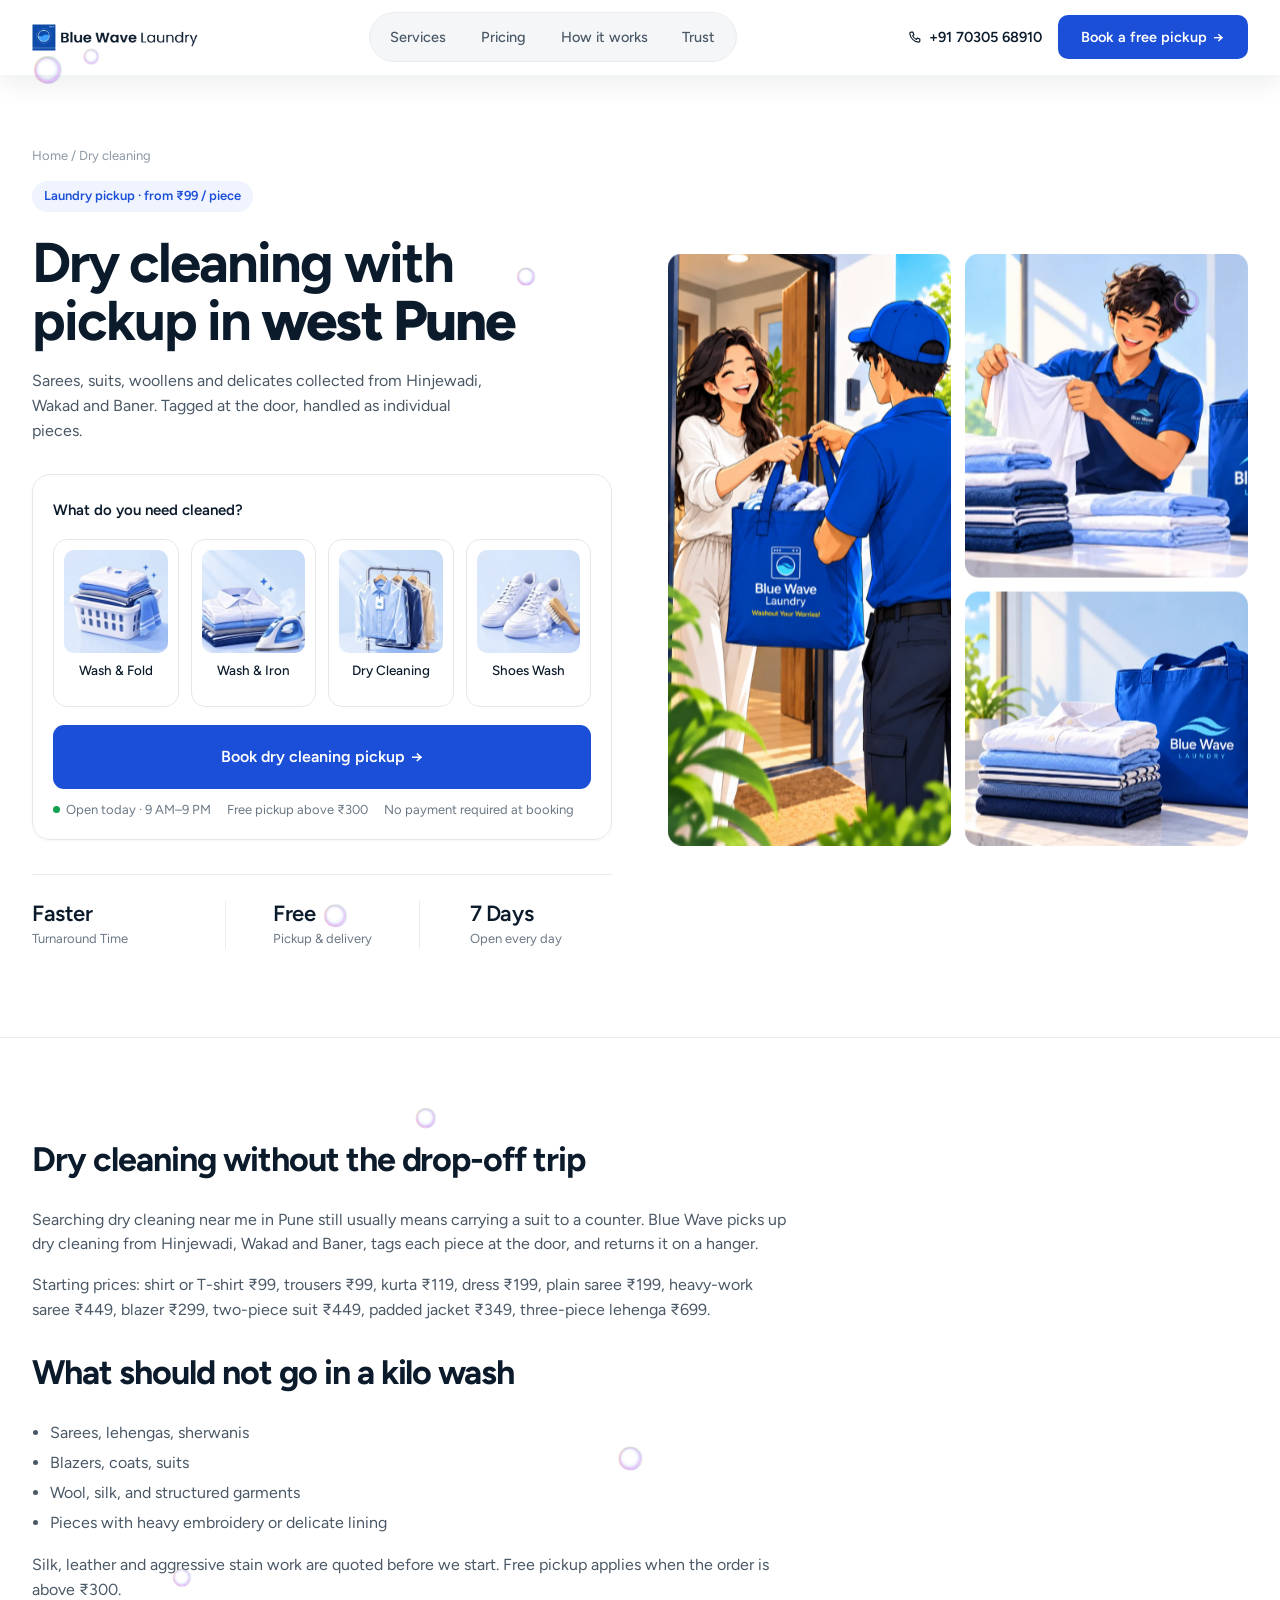
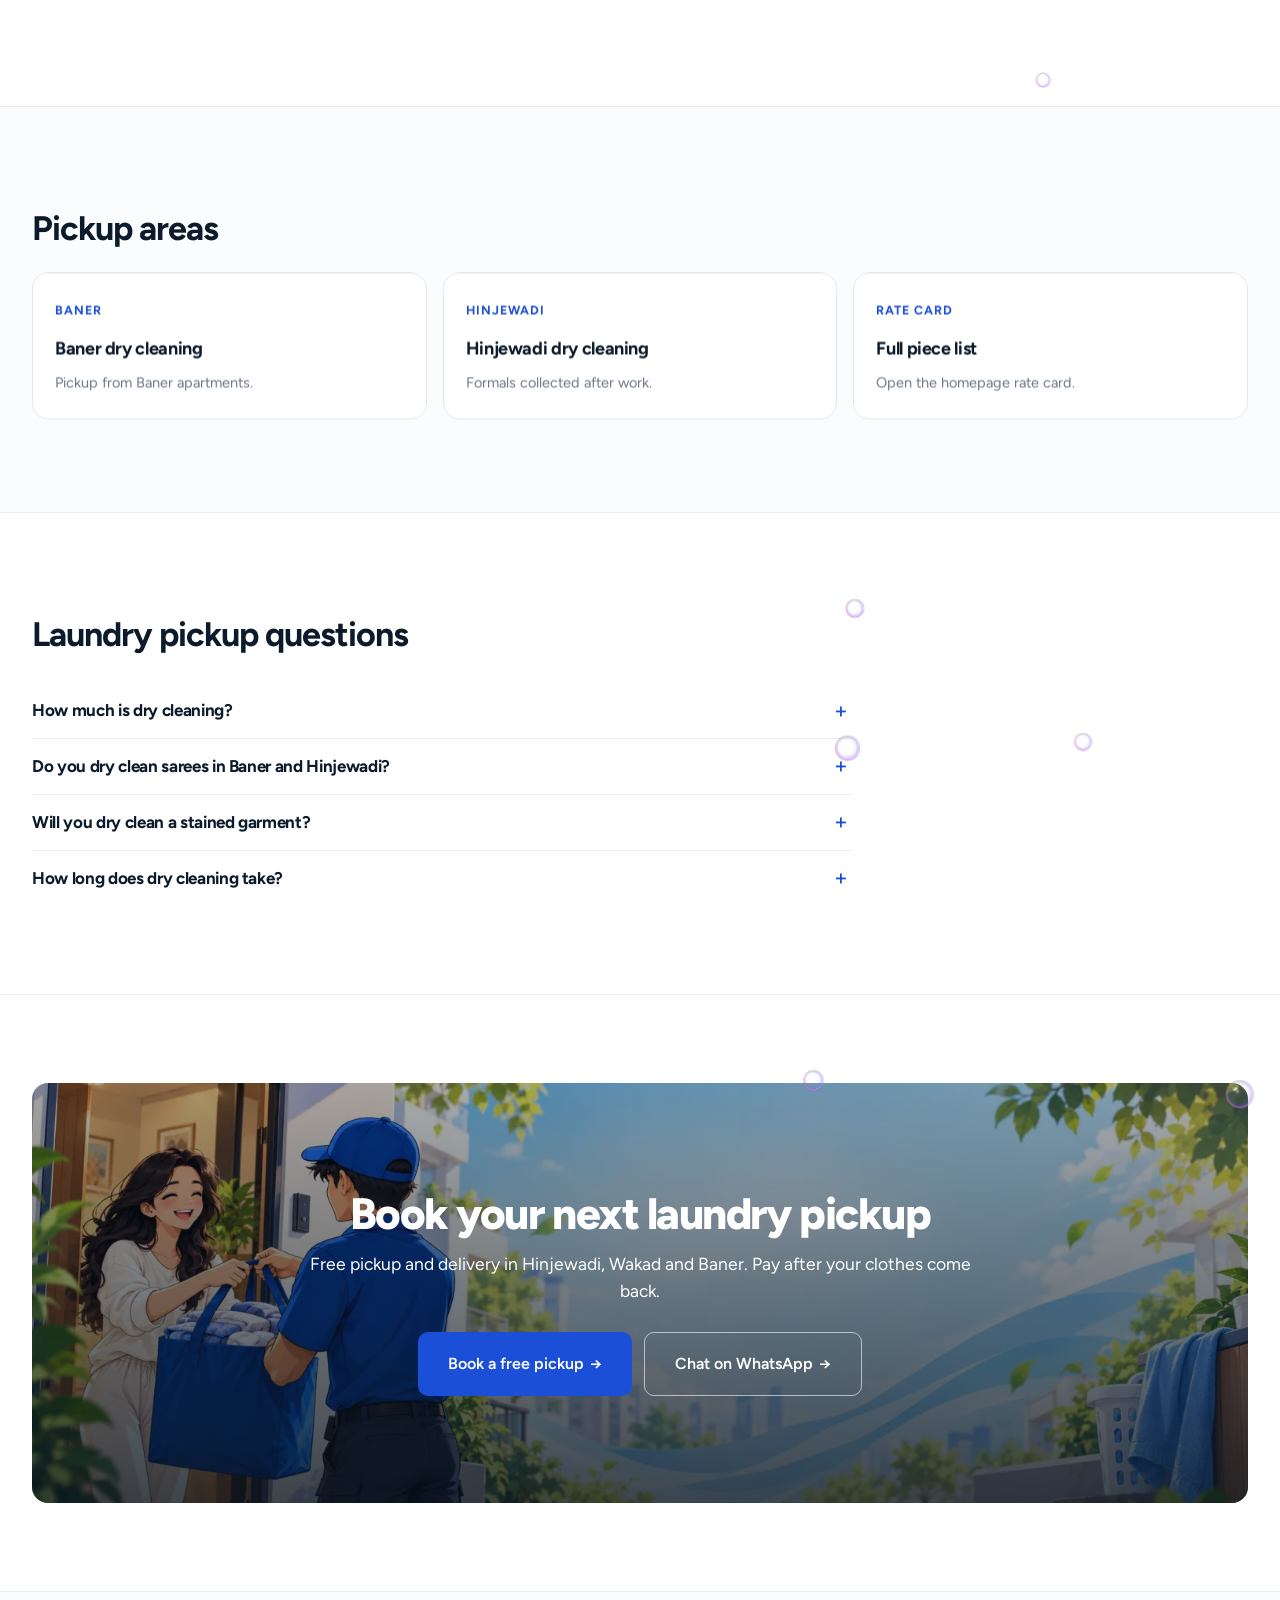
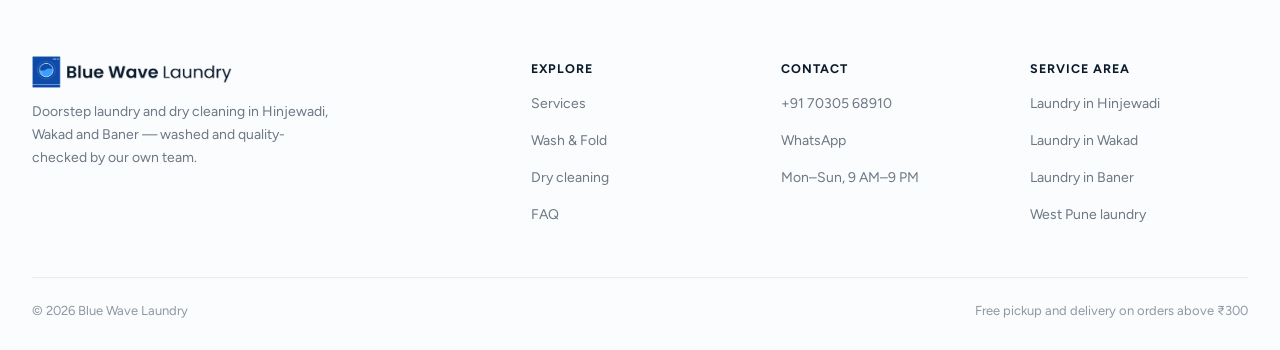
==== commit b04fdd7b: "feat: add plan drums and soap-bubble overlay Monthly plans use washing-machine cards. Bubbles spawn " ====
--- a/dry-cleaning-pune/index.html
+++ b/dry-cleaning-pune/index.html
@@ -112,9 +112,14 @@
   ]
 }
 </script>
+<script>
+  window.va = window.va || function () { (window.vaq = window.vaq || []).push(arguments); };
+</script>
+<script defer src="/_vercel/insights/script.js"></script>
 </head>
 <body>
 <div class="page" id="top">
+<div class="css-bubbles" aria-hidden="true"><i style="left:2.0%;top:3.0%;width:28px;height:28px;animation-duration:18s;animation-delay:-0.0s"></i><i style="left:19.2%;top:14.3%;width:45px;height:45px;animation-duration:25s;animation-delay:-1.9s"></i><i style="left:28.4%;top:25.6%;width:62px;height:62px;animation-duration:32s;animation-delay:-3.8s"></i><i style="left:45.6%;top:36.9%;width:79px;height:79px;animation-duration:23s;animation-delay:-5.7s"></i><i style="left:54.8%;top:48.2%;width:32px;height:32px;animation-duration:30s;animation-delay:-7.6s"></i><i style="left:64.0%;top:59.5%;width:49px;height:49px;animation-duration:21s;animation-delay:-9.5s"></i><i style="left:81.2%;top:70.8%;width:66px;height:66px;animation-duration:28s;animation-delay:-11.4s"></i><i style="left:90.4%;top:82.1%;width:83px;height:83px;animation-duration:19s;animation-delay:-13.3s"></i><i style="left:2.0%;top:93.4%;width:36px;height:36px;animation-duration:26s;animation-delay:-15.2s"></i><i style="left:19.2%;top:12.7%;width:53px;height:53px;animation-duration:33s;animation-delay:-17.1s"></i><i style="left:28.4%;top:24.0%;width:70px;height:70px;animation-duration:24s;animation-delay:-19.0s"></i><i style="left:45.6%;top:35.3%;width:87px;height:87px;animation-duration:31s;animation-delay:-20.9s"></i><i style="left:54.8%;top:46.6%;width:40px;height:40px;animation-duration:22s;animation-delay:-22.8s"></i><i style="left:64.0%;top:57.9%;width:57px;height:57px;animation-duration:29s;animation-delay:-0.7s"></i><i style="left:81.2%;top:69.2%;width:74px;height:74px;animation-duration:20s;animation-delay:-2.6s"></i><i style="left:90.4%;top:80.5%;width:91px;height:91px;animation-duration:27s;animation-delay:-4.5s"></i><i style="left:2.0%;top:91.8%;width:44px;height:44px;animation-duration:18s;animation-delay:-6.4s"></i><i style="left:19.2%;top:11.1%;width:61px;height:61px;animation-duration:25s;animation-delay:-8.3s"></i><i style="left:28.4%;top:22.4%;width:78px;height:78px;animation-duration:32s;animation-delay:-10.2s"></i><i style="left:45.6%;top:33.7%;width:31px;height:31px;animation-duration:23s;animation-delay:-12.1s"></i><i style="left:54.8%;top:45.0%;width:48px;height:48px;animation-duration:30s;animation-delay:-14.0s"></i><i style="left:64.0%;top:56.3%;width:65px;height:65px;animation-duration:21s;animation-delay:-15.9s"></i><i style="left:81.2%;top:67.6%;width:82px;height:82px;animation-duration:28s;animation-delay:-17.8s"></i><i style="left:90.4%;top:78.9%;width:35px;height:35px;animation-duration:19s;animation-delay:-19.7s"></i><i style="left:2.0%;top:90.2%;width:52px;height:52px;animation-duration:26s;animation-delay:-21.6s"></i><i style="left:19.2%;top:9.5%;width:69px;height:69px;animation-duration:33s;animation-delay:-23.5s"></i><i style="left:28.4%;top:20.8%;width:86px;height:86px;animation-duration:24s;animation-delay:-1.4s"></i><i style="left:45.6%;top:32.1%;width:39px;height:39px;animation-duration:31s;animation-delay:-3.3s"></i><i style="left:54.8%;top:43.4%;width:56px;height:56px;animation-duration:22s;animation-delay:-5.2s"></i><i style="left:64.0%;top:54.7%;width:73px;height:73px;animation-duration:29s;animation-delay:-7.1s"></i><i style="left:81.2%;top:66.0%;width:90px;height:90px;animation-duration:20s;animation-delay:-9.0s"></i><i style="left:90.4%;top:77.3%;width:43px;height:43px;animation-duration:27s;animation-delay:-10.9s"></i><i style="left:2.0%;top:88.6%;width:60px;height:60px;animation-duration:18s;animation-delay:-12.8s"></i><i style="left:19.2%;top:7.9%;width:77px;height:77px;animation-duration:25s;animation-delay:-14.7s"></i><i style="left:28.4%;top:19.2%;width:30px;height:30px;animation-duration:32s;animation-delay:-16.6s"></i><i style="left:45.6%;top:30.5%;width:47px;height:47px;animation-duration:23s;animation-delay:-18.5s"></i><i style="left:54.8%;top:41.8%;width:64px;height:64px;animation-duration:30s;animation-delay:-20.4s"></i><i style="left:64.0%;top:53.1%;width:81px;height:81px;animation-duration:21s;animation-delay:-22.3s"></i><i style="left:81.2%;top:64.4%;width:34px;height:34px;animation-duration:28s;animation-delay:-0.2s"></i><i style="left:90.4%;top:75.7%;width:51px;height:51px;animation-duration:19s;animation-delay:-2.1s"></i><i style="left:2.0%;top:87.0%;width:68px;height:68px;animation-duration:26s;animation-delay:-4.0s"></i><i style="left:19.2%;top:6.3%;width:85px;height:85px;animation-duration:33s;animation-delay:-5.9s"></i><i style="left:28.4%;top:17.6%;width:38px;height:38px;animation-duration:24s;animation-delay:-7.8s"></i><i style="left:45.6%;top:28.9%;width:55px;height:55px;animation-duration:31s;animation-delay:-9.7s"></i><i style="left:54.8%;top:40.2%;width:72px;height:72px;animation-duration:22s;animation-delay:-11.6s"></i><i style="left:64.0%;top:51.5%;width:89px;height:89px;animation-duration:29s;animation-delay:-13.5s"></i><i style="left:81.2%;top:62.8%;width:42px;height:42px;animation-duration:20s;animation-delay:-15.4s"></i><i style="left:90.4%;top:74.1%;width:59px;height:59px;animation-duration:27s;animation-delay:-17.3s"></i><i style="left:2.0%;top:85.4%;width:76px;height:76px;animation-duration:18s;animation-delay:-19.2s"></i><i style="left:19.2%;top:4.7%;width:29px;height:29px;animation-duration:25s;animation-delay:-21.1s"></i><i style="left:28.4%;top:16.0%;width:46px;height:46px;animation-duration:32s;animation-delay:-23.0s"></i><i style="left:45.6%;top:27.3%;width:63px;height:63px;animation-duration:23s;animation-delay:-0.9s"></i><i style="left:54.8%;top:38.6%;width:80px;height:80px;animation-duration:30s;animation-delay:-2.8s"></i><i style="left:64.0%;top:49.9%;width:33px;height:33px;animation-duration:21s;animation-delay:-4.7s"></i><i style="left:81.2%;top:61.2%;width:50px;height:50px;animation-duration:28s;animation-delay:-6.6s"></i><i style="left:90.4%;top:72.5%;width:67px;height:67px;animation-duration:19s;animation-delay:-8.5s"></i><i style="left:2.0%;top:83.8%;width:84px;height:84px;animation-duration:26s;animation-delay:-10.4s"></i><i style="left:19.2%;top:3.1%;width:37px;height:37px;animation-duration:33s;animation-delay:-12.3s"></i><i style="left:28.4%;top:14.4%;width:54px;height:54px;animation-duration:24s;animation-delay:-14.2s"></i><i style="left:45.6%;top:25.7%;width:71px;height:71px;animation-duration:31s;animation-delay:-16.1s"></i><i style="left:54.8%;top:37.0%;width:88px;height:88px;animation-duration:22s;animation-delay:-18.0s"></i><i style="left:64.0%;top:48.3%;width:41px;height:41px;animation-duration:29s;animation-delay:-19.9s"></i><i style="left:81.2%;top:59.6%;width:58px;height:58px;animation-duration:20s;animation-delay:-21.8s"></i><i style="left:90.4%;top:70.9%;width:75px;height:75px;animation-duration:27s;animation-delay:-23.7s"></i><i style="left:2.0%;top:82.2%;width:28px;height:28px;animation-duration:18s;animation-delay:-1.6s"></i><i style="left:19.2%;top:93.5%;width:45px;height:45px;animation-duration:25s;animation-delay:-3.5s"></i><i style="left:28.4%;top:12.8%;width:62px;height:62px;animation-duration:32s;animation-delay:-5.4s"></i><i style="left:45.6%;top:24.1%;width:79px;height:79px;animation-duration:23s;animation-delay:-7.3s"></i><i style="left:54.8%;top:35.4%;width:32px;height:32px;animation-duration:30s;animation-delay:-9.2s"></i><i style="left:64.0%;top:46.7%;width:49px;height:49px;animation-duration:21s;animation-delay:-11.1s"></i><i style="left:81.2%;top:58.0%;width:66px;height:66px;animation-duration:28s;animation-delay:-13.0s"></i><i style="left:90.4%;top:69.3%;width:83px;height:83px;animation-duration:19s;animation-delay:-14.9s"></i><i style="left:2.0%;top:80.6%;width:36px;height:36px;animation-duration:26s;animation-delay:-16.8s"></i><i style="left:19.2%;top:91.9%;width:53px;height:53px;animation-duration:33s;animation-delay:-18.7s"></i><i style="left:28.4%;top:11.2%;width:70px;height:70px;animation-duration:24s;animation-delay:-20.6s"></i><i style="left:45.6%;top:22.5%;width:87px;height:87px;animation-duration:31s;animation-delay:-22.5s"></i><i style="left:54.8%;top:33.8%;width:40px;height:40px;animation-duration:22s;animation-delay:-0.4s"></i><i style="left:64.0%;top:45.1%;width:57px;height:57px;animation-duration:29s;animation-delay:-2.3s"></i><i style="left:81.2%;top:56.4%;width:74px;height:74px;animation-duration:20s;animation-delay:-4.2s"></i><i style="left:90.4%;top:67.7%;width:91px;height:91px;animation-duration:27s;animation-delay:-6.1s"></i></div>
 <header class="bw-nav">
   <div class="nav-bar">
     <a class="logo" href="/"><img src="/img/logo.webp" alt="Blue Wave Laundry" width="480" height="78" decoding="async"></a>
@@ -270,5 +275,7 @@
 </div>
 </div>
 <script src="/parallax.js" defer></script>
+<script src="/bubbles.js" defer></script>
+<canvas class="bubble-layer" aria-hidden="true"></canvas>
 </body>
 </html>
--- a/css/site.css
+++ b/css/site.css
@@ -5,6 +5,7 @@
   background: #FFFFFF;
   -webkit-font-smoothing: antialiased;
   overflow-x: clip;
+  position: relative;
 }
 a { color: #1B4FD8; text-decoration: none; }
 a:hover { color: #0B1B2B; }
@@ -20,6 +21,7 @@
   background: #FFFFFF;
   line-height: 2;
   font-size: 16px;
+  position: relative;
 }
 
 .bw-nav {
@@ -766,7 +768,7 @@
   flex: none;
 }
 @media (max-width: 1059px) {
-  section[id] { scroll-margin-top: 88px; }
+  section[id] { scroll-margin-top: 100px; }
   .pill, .nav-phone { display: none; }
   .burger { display: inline-flex; }
   .logo img { width: 210px; }
@@ -774,7 +776,7 @@
   .nav-end { display: flex; }
   .nav-end > .btn-nav { display: none; }
   .float-bar { display: flex; }
-  .hero { padding-top: 8px; padding-bottom: 48px; gap: 36px; }
+  .hero { padding-top: 36px; padding-bottom: 48px; gap: 36px; }
   .legal { padding-bottom: 108px; }
 }
 @media (max-width: 639px) {
@@ -795,7 +797,30 @@
   .reveal { animation: bwRise .7s ease-out both; }
   .bw-nav { animation: none; }
 }
+.bubble-layer { display: none !important; }
+.bw-soaps {
+  position: absolute;
+  left: 0;
+  top: 0;
+  width: 100%;
+  height: 100%;
+  overflow: visible;
+  pointer-events: none;
+  z-index: 25;
+}
+.bw-soaps i {
+  position: absolute;
+  display: block;
+  border-radius: 50%;
+  pointer-events: none;
+  will-change: transform;
+  background-repeat: no-repeat;
+  background-position: center;
+  background-size: 100% 100%;
+}
+.css-bubbles { display: none !important; }
 @media (prefers-reduced-motion: reduce) {
   *, *::before, *::after { animation: none !important; transition: none !important; }
   .reveal { opacity: 1; transform: none; }
-}
+  .bubble-layer, .css-bubbles, .bw-soaps { display: none !important; }
+}
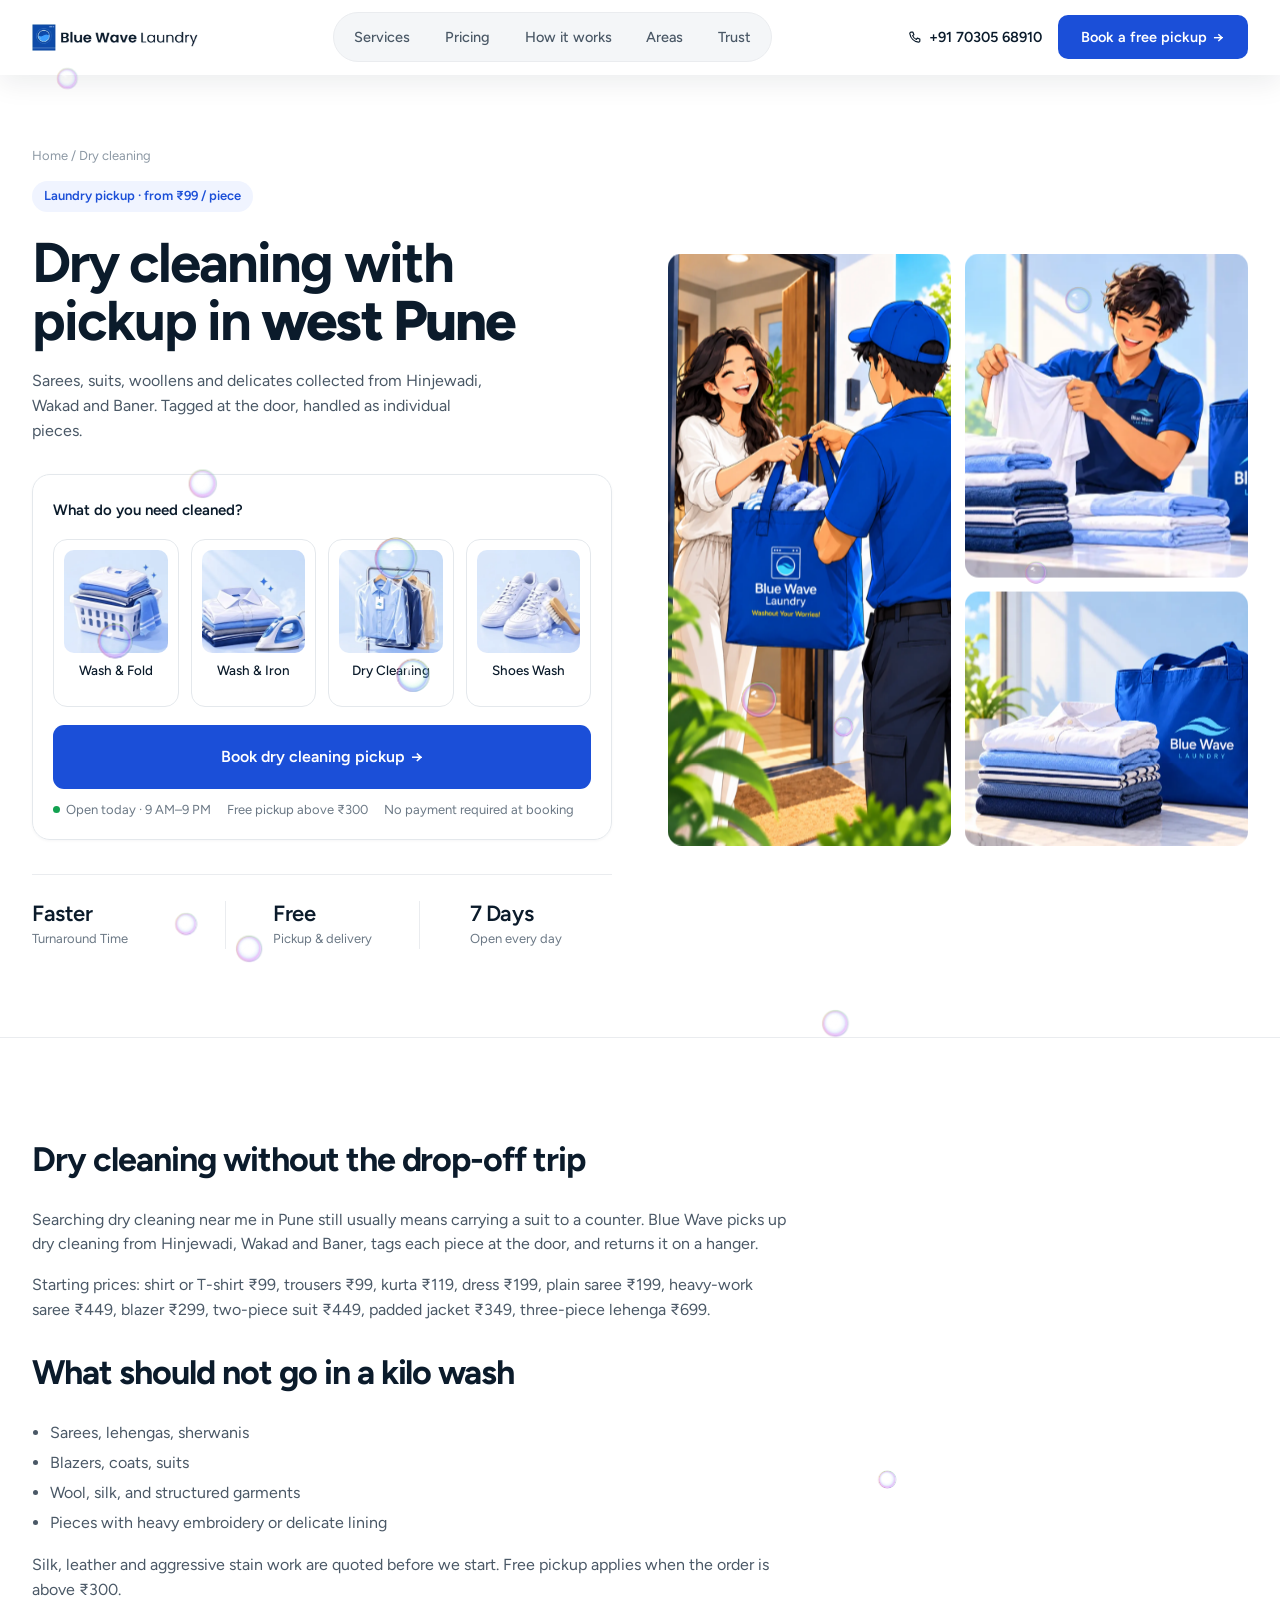
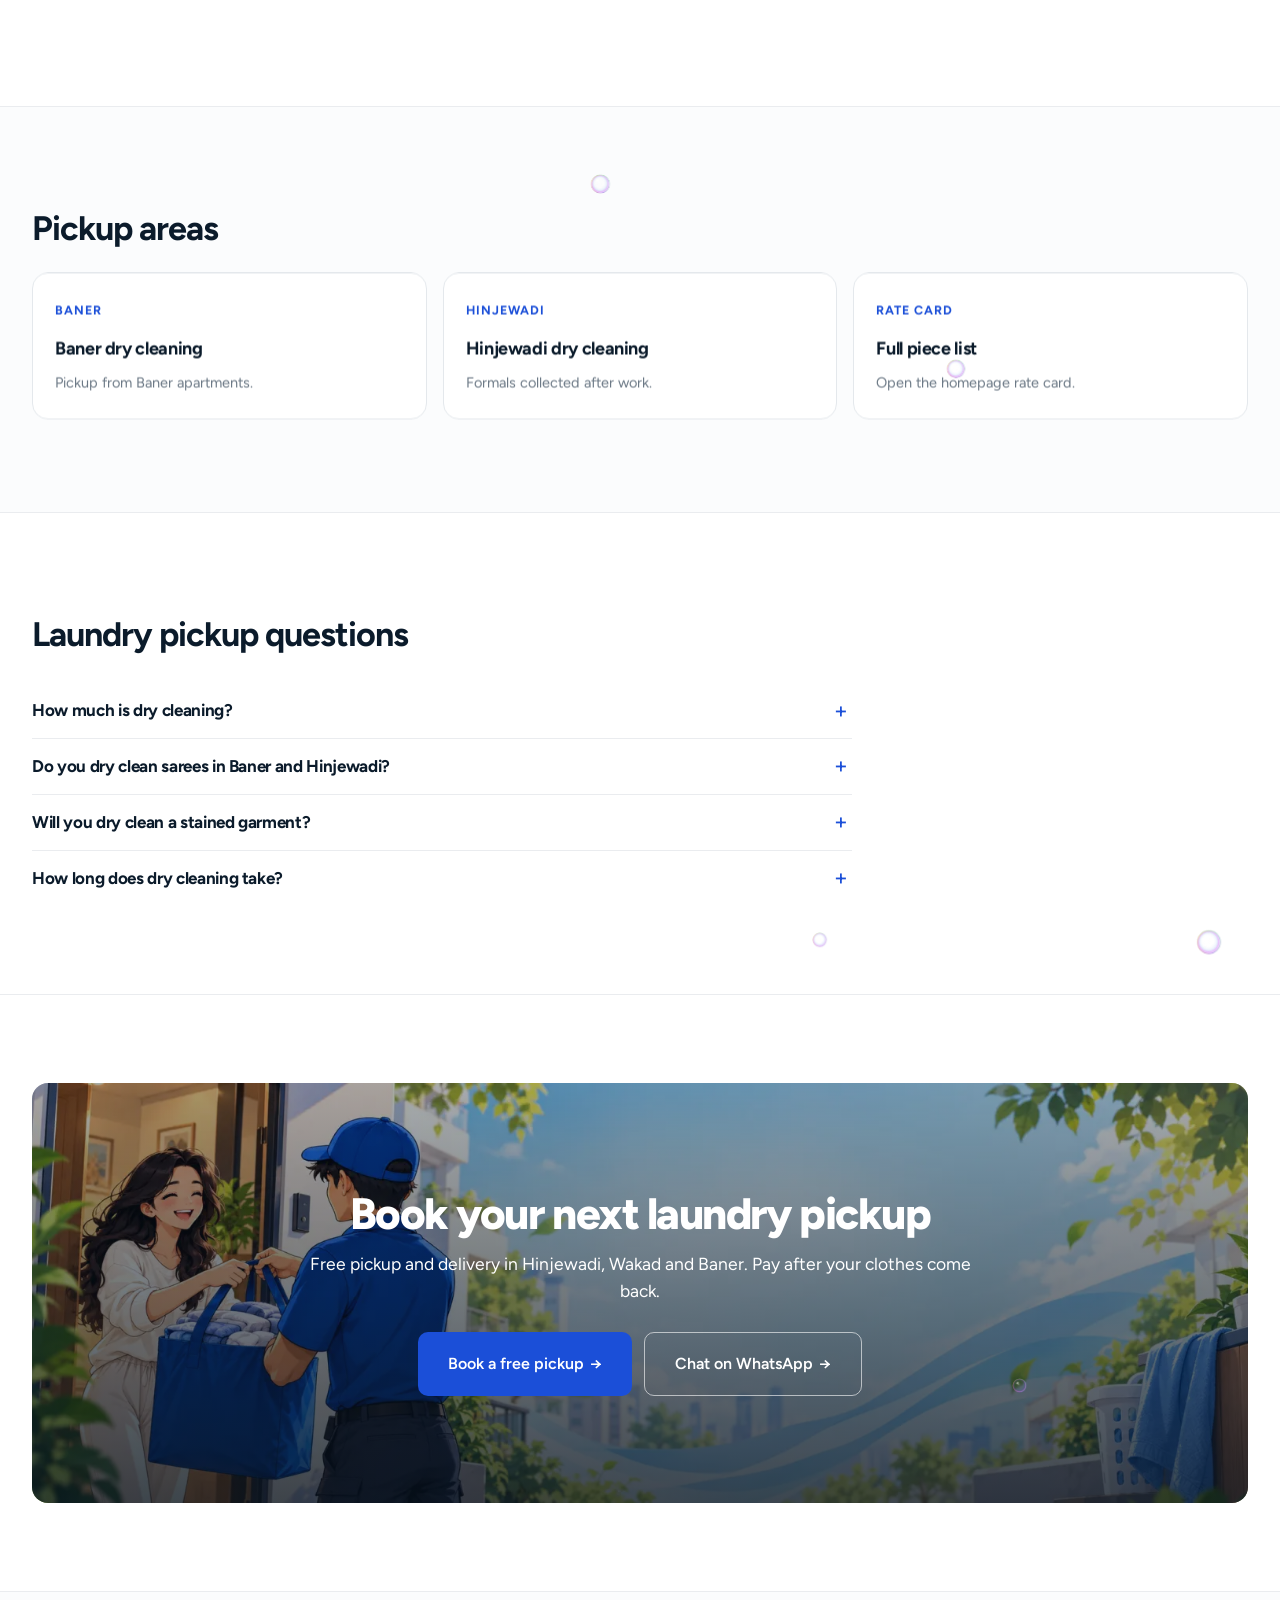
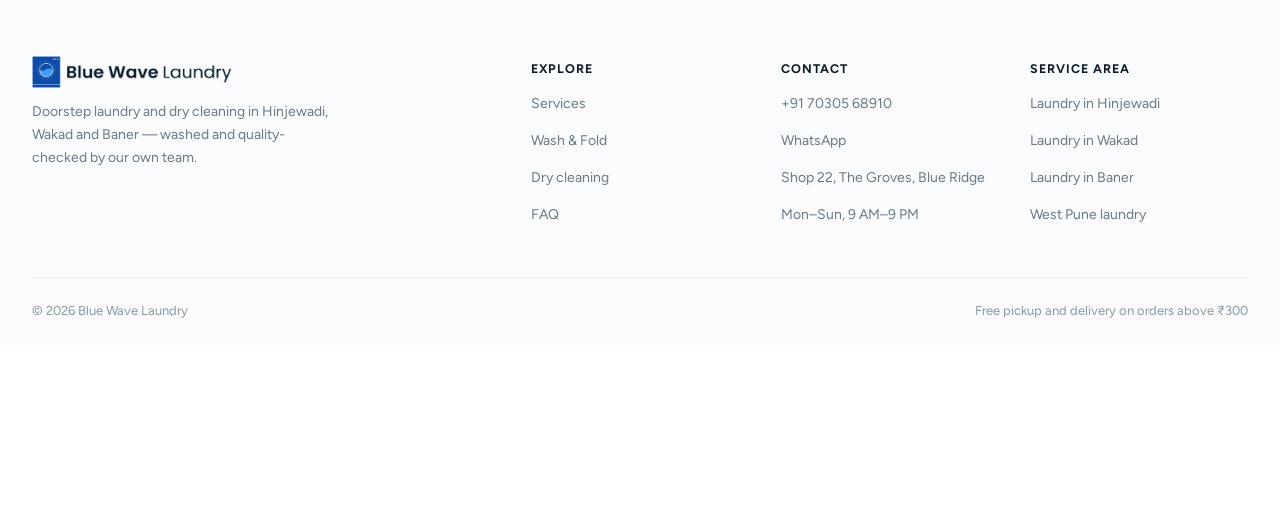
==== commit e2d481c5: "feat: add shop location, SEO, and photo bubbles Shop NAP and a hover/tap map preview for crawlers an" ====
--- a/dry-cleaning-pune/index.html
+++ b/dry-cleaning-pune/index.html
@@ -22,6 +22,7 @@
 <meta property="og:title" content="Dry cleaning in Hinjewadi, Wakad, Baner | From ₹99 | Blue Wave">
 <meta property="og:description" content="Dry cleaning pickup in Hinjewadi, Wakad and Baner. Shirts from ₹99, sarees from ₹199, suits from ₹449. Book on WhatsApp.">
 <meta property="og:image" content="https://bluewavelaundry.in/img/how-deliver.webp">
+<meta property="og:image:alt" content="Blue Wave Laundry delivering folded clothes in Pune">
 <meta name="twitter:card" content="summary_large_image">
 <meta name="twitter:title" content="Dry cleaning in Hinjewadi, Wakad, Baner | From ₹99 | Blue Wave">
 <meta name="twitter:description" content="Dry cleaning pickup in Hinjewadi, Wakad and Baner. Shirts from ₹99, sarees from ₹199, suits from ₹449. Book on WhatsApp.">
@@ -119,7 +120,6 @@
 </head>
 <body>
 <div class="page" id="top">
-<div class="css-bubbles" aria-hidden="true"><i style="left:2.0%;top:3.0%;width:28px;height:28px;animation-duration:18s;animation-delay:-0.0s"></i><i style="left:19.2%;top:14.3%;width:45px;height:45px;animation-duration:25s;animation-delay:-1.9s"></i><i style="left:28.4%;top:25.6%;width:62px;height:62px;animation-duration:32s;animation-delay:-3.8s"></i><i style="left:45.6%;top:36.9%;width:79px;height:79px;animation-duration:23s;animation-delay:-5.7s"></i><i style="left:54.8%;top:48.2%;width:32px;height:32px;animation-duration:30s;animation-delay:-7.6s"></i><i style="left:64.0%;top:59.5%;width:49px;height:49px;animation-duration:21s;animation-delay:-9.5s"></i><i style="left:81.2%;top:70.8%;width:66px;height:66px;animation-duration:28s;animation-delay:-11.4s"></i><i style="left:90.4%;top:82.1%;width:83px;height:83px;animation-duration:19s;animation-delay:-13.3s"></i><i style="left:2.0%;top:93.4%;width:36px;height:36px;animation-duration:26s;animation-delay:-15.2s"></i><i style="left:19.2%;top:12.7%;width:53px;height:53px;animation-duration:33s;animation-delay:-17.1s"></i><i style="left:28.4%;top:24.0%;width:70px;height:70px;animation-duration:24s;animation-delay:-19.0s"></i><i style="left:45.6%;top:35.3%;width:87px;height:87px;animation-duration:31s;animation-delay:-20.9s"></i><i style="left:54.8%;top:46.6%;width:40px;height:40px;animation-duration:22s;animation-delay:-22.8s"></i><i style="left:64.0%;top:57.9%;width:57px;height:57px;animation-duration:29s;animation-delay:-0.7s"></i><i style="left:81.2%;top:69.2%;width:74px;height:74px;animation-duration:20s;animation-delay:-2.6s"></i><i style="left:90.4%;top:80.5%;width:91px;height:91px;animation-duration:27s;animation-delay:-4.5s"></i><i style="left:2.0%;top:91.8%;width:44px;height:44px;animation-duration:18s;animation-delay:-6.4s"></i><i style="left:19.2%;top:11.1%;width:61px;height:61px;animation-duration:25s;animation-delay:-8.3s"></i><i style="left:28.4%;top:22.4%;width:78px;height:78px;animation-duration:32s;animation-delay:-10.2s"></i><i style="left:45.6%;top:33.7%;width:31px;height:31px;animation-duration:23s;animation-delay:-12.1s"></i><i style="left:54.8%;top:45.0%;width:48px;height:48px;animation-duration:30s;animation-delay:-14.0s"></i><i style="left:64.0%;top:56.3%;width:65px;height:65px;animation-duration:21s;animation-delay:-15.9s"></i><i style="left:81.2%;top:67.6%;width:82px;height:82px;animation-duration:28s;animation-delay:-17.8s"></i><i style="left:90.4%;top:78.9%;width:35px;height:35px;animation-duration:19s;animation-delay:-19.7s"></i><i style="left:2.0%;top:90.2%;width:52px;height:52px;animation-duration:26s;animation-delay:-21.6s"></i><i style="left:19.2%;top:9.5%;width:69px;height:69px;animation-duration:33s;animation-delay:-23.5s"></i><i style="left:28.4%;top:20.8%;width:86px;height:86px;animation-duration:24s;animation-delay:-1.4s"></i><i style="left:45.6%;top:32.1%;width:39px;height:39px;animation-duration:31s;animation-delay:-3.3s"></i><i style="left:54.8%;top:43.4%;width:56px;height:56px;animation-duration:22s;animation-delay:-5.2s"></i><i style="left:64.0%;top:54.7%;width:73px;height:73px;animation-duration:29s;animation-delay:-7.1s"></i><i style="left:81.2%;top:66.0%;width:90px;height:90px;animation-duration:20s;animation-delay:-9.0s"></i><i style="left:90.4%;top:77.3%;width:43px;height:43px;animation-duration:27s;animation-delay:-10.9s"></i><i style="left:2.0%;top:88.6%;width:60px;height:60px;animation-duration:18s;animation-delay:-12.8s"></i><i style="left:19.2%;top:7.9%;width:77px;height:77px;animation-duration:25s;animation-delay:-14.7s"></i><i style="left:28.4%;top:19.2%;width:30px;height:30px;animation-duration:32s;animation-delay:-16.6s"></i><i style="left:45.6%;top:30.5%;width:47px;height:47px;animation-duration:23s;animation-delay:-18.5s"></i><i style="left:54.8%;top:41.8%;width:64px;height:64px;animation-duration:30s;animation-delay:-20.4s"></i><i style="left:64.0%;top:53.1%;width:81px;height:81px;animation-duration:21s;animation-delay:-22.3s"></i><i style="left:81.2%;top:64.4%;width:34px;height:34px;animation-duration:28s;animation-delay:-0.2s"></i><i style="left:90.4%;top:75.7%;width:51px;height:51px;animation-duration:19s;animation-delay:-2.1s"></i><i style="left:2.0%;top:87.0%;width:68px;height:68px;animation-duration:26s;animation-delay:-4.0s"></i><i style="left:19.2%;top:6.3%;width:85px;height:85px;animation-duration:33s;animation-delay:-5.9s"></i><i style="left:28.4%;top:17.6%;width:38px;height:38px;animation-duration:24s;animation-delay:-7.8s"></i><i style="left:45.6%;top:28.9%;width:55px;height:55px;animation-duration:31s;animation-delay:-9.7s"></i><i style="left:54.8%;top:40.2%;width:72px;height:72px;animation-duration:22s;animation-delay:-11.6s"></i><i style="left:64.0%;top:51.5%;width:89px;height:89px;animation-duration:29s;animation-delay:-13.5s"></i><i style="left:81.2%;top:62.8%;width:42px;height:42px;animation-duration:20s;animation-delay:-15.4s"></i><i style="left:90.4%;top:74.1%;width:59px;height:59px;animation-duration:27s;animation-delay:-17.3s"></i><i style="left:2.0%;top:85.4%;width:76px;height:76px;animation-duration:18s;animation-delay:-19.2s"></i><i style="left:19.2%;top:4.7%;width:29px;height:29px;animation-duration:25s;animation-delay:-21.1s"></i><i style="left:28.4%;top:16.0%;width:46px;height:46px;animation-duration:32s;animation-delay:-23.0s"></i><i style="left:45.6%;top:27.3%;width:63px;height:63px;animation-duration:23s;animation-delay:-0.9s"></i><i style="left:54.8%;top:38.6%;width:80px;height:80px;animation-duration:30s;animation-delay:-2.8s"></i><i style="left:64.0%;top:49.9%;width:33px;height:33px;animation-duration:21s;animation-delay:-4.7s"></i><i style="left:81.2%;top:61.2%;width:50px;height:50px;animation-duration:28s;animation-delay:-6.6s"></i><i style="left:90.4%;top:72.5%;width:67px;height:67px;animation-duration:19s;animation-delay:-8.5s"></i><i style="left:2.0%;top:83.8%;width:84px;height:84px;animation-duration:26s;animation-delay:-10.4s"></i><i style="left:19.2%;top:3.1%;width:37px;height:37px;animation-duration:33s;animation-delay:-12.3s"></i><i style="left:28.4%;top:14.4%;width:54px;height:54px;animation-duration:24s;animation-delay:-14.2s"></i><i style="left:45.6%;top:25.7%;width:71px;height:71px;animation-duration:31s;animation-delay:-16.1s"></i><i style="left:54.8%;top:37.0%;width:88px;height:88px;animation-duration:22s;animation-delay:-18.0s"></i><i style="left:64.0%;top:48.3%;width:41px;height:41px;animation-duration:29s;animation-delay:-19.9s"></i><i style="left:81.2%;top:59.6%;width:58px;height:58px;animation-duration:20s;animation-delay:-21.8s"></i><i style="left:90.4%;top:70.9%;width:75px;height:75px;animation-duration:27s;animation-delay:-23.7s"></i><i style="left:2.0%;top:82.2%;width:28px;height:28px;animation-duration:18s;animation-delay:-1.6s"></i><i style="left:19.2%;top:93.5%;width:45px;height:45px;animation-duration:25s;animation-delay:-3.5s"></i><i style="left:28.4%;top:12.8%;width:62px;height:62px;animation-duration:32s;animation-delay:-5.4s"></i><i style="left:45.6%;top:24.1%;width:79px;height:79px;animation-duration:23s;animation-delay:-7.3s"></i><i style="left:54.8%;top:35.4%;width:32px;height:32px;animation-duration:30s;animation-delay:-9.2s"></i><i style="left:64.0%;top:46.7%;width:49px;height:49px;animation-duration:21s;animation-delay:-11.1s"></i><i style="left:81.2%;top:58.0%;width:66px;height:66px;animation-duration:28s;animation-delay:-13.0s"></i><i style="left:90.4%;top:69.3%;width:83px;height:83px;animation-duration:19s;animation-delay:-14.9s"></i><i style="left:2.0%;top:80.6%;width:36px;height:36px;animation-duration:26s;animation-delay:-16.8s"></i><i style="left:19.2%;top:91.9%;width:53px;height:53px;animation-duration:33s;animation-delay:-18.7s"></i><i style="left:28.4%;top:11.2%;width:70px;height:70px;animation-duration:24s;animation-delay:-20.6s"></i><i style="left:45.6%;top:22.5%;width:87px;height:87px;animation-duration:31s;animation-delay:-22.5s"></i><i style="left:54.8%;top:33.8%;width:40px;height:40px;animation-duration:22s;animation-delay:-0.4s"></i><i style="left:64.0%;top:45.1%;width:57px;height:57px;animation-duration:29s;animation-delay:-2.3s"></i><i style="left:81.2%;top:56.4%;width:74px;height:74px;animation-duration:20s;animation-delay:-4.2s"></i><i style="left:90.4%;top:67.7%;width:91px;height:91px;animation-duration:27s;animation-delay:-6.1s"></i></div>
 <header class="bw-nav">
   <div class="nav-bar">
     <a class="logo" href="/"><img src="/img/logo.webp" alt="Blue Wave Laundry" width="480" height="78" decoding="async"></a>
@@ -127,6 +127,7 @@
       <a href="/#services">Services</a>
       <a href="/#pricing">Pricing</a>
       <a href="/#how">How it works</a>
+      <a href="/#areas">Areas</a>
       <a href="/#trust">Trust</a>
     </nav>
     <div class="nav-end">
@@ -256,6 +257,7 @@
         <div class="label">CONTACT</div>
         <a href="tel:+917030568910">+91 70305 68910</a>
         <a href="https://wa.me/917030568910?text=Hi%20Blue%20Wave%2C%20I%27d%20like%20to%20book%20a%20free%20pickup." target="_blank" rel="noopener">WhatsApp</a>
+        <a href="https://maps.app.goo.gl/5MyKNxTNRqLStzet5" target="_blank" rel="noopener">Shop 22, The Groves, Blue Ridge</a>
         <span>Mon–Sun, 9 AM–9 PM</span>
       </div>
       <div class="foot-col">
--- a/css/site.css
+++ b/css/site.css
@@ -213,14 +213,17 @@
   border-radius: 14px;
   font-size: 16px;
   font-weight: 600;
+  line-height: 1;
   color: #0B1B2B;
   min-height: 44px;
 }
 .mobile-card .menu-ico {
-  width: 20px;
-  height: 20px;
+  display: block;
+  width: 18px;
+  height: 18px;
   flex: none;
   color: #1B4FD8;
+  overflow: visible;
 }
 .mobile-panel.is-open .mobile-card a,
 .page:has(#menu:checked) .mobile-card a {
@@ -242,13 +245,20 @@
 .mobile-card a.tel {
   display: flex;
   align-items: center;
-  gap: 12px;
+  justify-content: center;
+  gap: 8px;
+  width: 100%;
+  box-sizing: border-box;
   margin-top: 10px;
-  padding: 13px 18px;
+  padding: 0 18px;
   border: 0;
   border-radius: 12px;
   background: #25D366;
-  color: #fff;
+  font-size: 15px;
+  font-weight: 600;
+  line-height: 1;
+  color: #fff;
+  height: 48px;
   min-height: 48px;
   box-shadow: 0 8px 20px rgba(37,211,102,0.32);
 }
@@ -256,10 +266,22 @@
 .mobile-card a.tel:hover { background: #1EBE59; color: #fff; }
 .mobile-card .btn-nav.menu-book {
   display: flex;
+  align-items: center;
+  justify-content: center;
   width: 100%;
+  height: 48px;
+  min-height: 48px;
   margin-top: 8px;
+  padding: 0 18px;
+  font-size: 15px;
+  line-height: 1;
+  gap: 8px;
 }
 .mobile-card .menu-book .menu-ico { color: #fff; }
+.mobile-card .menu-book .cta-full,
+.mobile-card .menu-book .cta-arrow {
+  line-height: 1;
+}
 
 .wrap {
   max-width: 1320px;
@@ -819,6 +841,186 @@
   background-size: 100% 100%;
 }
 .css-bubbles { display: none !important; }
+.loc-panel {
+  background: #fff;
+  border: 1px solid #E4E8EC;
+  border-radius: 16px;
+  padding: clamp(20px, 2.2vw, 28px);
+  margin: 0 0 28px;
+  display: grid;
+  grid-template-columns: minmax(0, 1.15fr) minmax(220px, 0.85fr);
+  gap: 22px 40px;
+  align-items: start;
+  overflow: visible;
+  position: relative;
+  z-index: 1;
+}
+.loc-panel address {
+  font-style: normal;
+  font-size: 15px;
+  line-height: 1.55;
+  color: #4A5866;
+  margin: 10px 0 0;
+}
+.loc-panel h3 {
+  font-size: 18px;
+  font-weight: 700;
+  letter-spacing: -0.02em;
+  margin: 0;
+  color: #0B1B2B;
+}
+.loc-panel .tag {
+  font-size: 12.5px;
+  font-weight: 700;
+  letter-spacing: 0.08em;
+  color: #1B4FD8;
+  margin-bottom: 8px;
+}
+.loc-facts {
+  display: flex;
+  flex-direction: column;
+  gap: 14px;
+  padding-top: 2px;
+}
+.loc-fact {
+  display: flex;
+  gap: 12px;
+  align-items: flex-start;
+  font-size: 14.5px;
+  line-height: 1.45;
+  color: #4A5866;
+}
+.loc-fact svg {
+  flex: none;
+  margin-top: 1px;
+  color: #1B4FD8;
+}
+.loc-fact strong {
+  display: block;
+  color: #0B1B2B;
+  font-weight: 600;
+  margin-bottom: 2px;
+}
+.loc-actions {
+  display: flex;
+  flex-wrap: wrap;
+  gap: 10px;
+  margin-top: 18px;
+}
+.loc-dir {
+  color: #fff;
+  font-size: 14.5px;
+  font-weight: 600;
+  padding: 0 18px;
+  border-radius: 10px;
+  background: #1B4FD8;
+  display: inline-flex;
+  align-items: center;
+  justify-content: center;
+  gap: 6px;
+  height: 44px;
+  transition: background .15s, gap .15s;
+}
+.loc-dir:hover { background: #173FAE; color: #fff; gap: 10px; }
+.loc-call {
+  display: inline-flex;
+  align-items: center;
+  justify-content: center;
+  height: 44px;
+  padding: 0 18px;
+  border-radius: 10px;
+  border: 1px solid #E1E5EA;
+  font-size: 14.5px;
+  font-weight: 600;
+  color: #0B1B2B;
+  background: #fff;
+  transition: border-color .18s;
+}
+.loc-call:hover { border-color: #1B4FD8; color: #0B1B2B; }
+.loc-map-pop {
+  position: relative;
+  display: inline-flex;
+  z-index: 4;
+}
+.loc-map-pop.is-open,
+.loc-map-pop:hover,
+.loc-map-pop:focus-within {
+  z-index: 8;
+}
+.loc-map-btn {
+  font-family: inherit;
+  cursor: pointer;
+  border: 0;
+}
+.loc-map-bubble {
+  position: absolute;
+  left: 0;
+  top: calc(100% + 2px);
+  padding-top: 8px;
+  opacity: 0;
+  pointer-events: none;
+  transform: translateY(8px);
+  transition: opacity .18s ease, transform .18s ease;
+  z-index: 12;
+}
+.loc-map-pop.is-open .loc-map-bubble,
+.loc-map-pop:focus-within .loc-map-bubble {
+  opacity: 1;
+  pointer-events: auto;
+  transform: none;
+}
+@media (hover: hover) and (pointer: fine) {
+  .loc-map-pop:hover .loc-map-bubble {
+    opacity: 1;
+    pointer-events: auto;
+    transform: none;
+  }
+}
+.loc-map-frame {
+  position: relative;
+  width: 300px;
+  max-width: min(300px, calc(100vw - 48px));
+  border-radius: 14px;
+  overflow: hidden;
+  border: 1px solid #E4E8EC;
+  background: #EEF1F4;
+  box-shadow: 0 14px 32px rgba(11,27,43,0.14);
+}
+.loc-map-frame iframe {
+  display: block;
+  width: 100%;
+  height: 188px;
+  border: 0;
+  pointer-events: none;
+}
+.loc-map-hit {
+  position: absolute;
+  inset: 0;
+  display: flex;
+  align-items: flex-end;
+  justify-content: center;
+  padding: 10px;
+  background: linear-gradient(180deg, transparent 42%, rgba(7,18,30,0.58) 100%);
+  color: #fff;
+  text-decoration: none;
+}
+.loc-map-hit:hover { color: #fff; }
+.loc-map-hit-cta {
+  background: #1B4FD8;
+  color: #fff;
+  font-size: 13.5px;
+  font-weight: 600;
+  height: 40px;
+  padding: 0 14px;
+  border-radius: 10px;
+  display: inline-flex;
+  align-items: center;
+  gap: 6px;
+  box-shadow: 0 6px 16px rgba(11,27,43,0.2);
+}
+@media (max-width: 800px) {
+  .loc-panel { grid-template-columns: 1fr; }
+}
 @media (prefers-reduced-motion: reduce) {
   *, *::before, *::after { animation: none !important; transition: none !important; }
   .reveal { opacity: 1; transform: none; }
